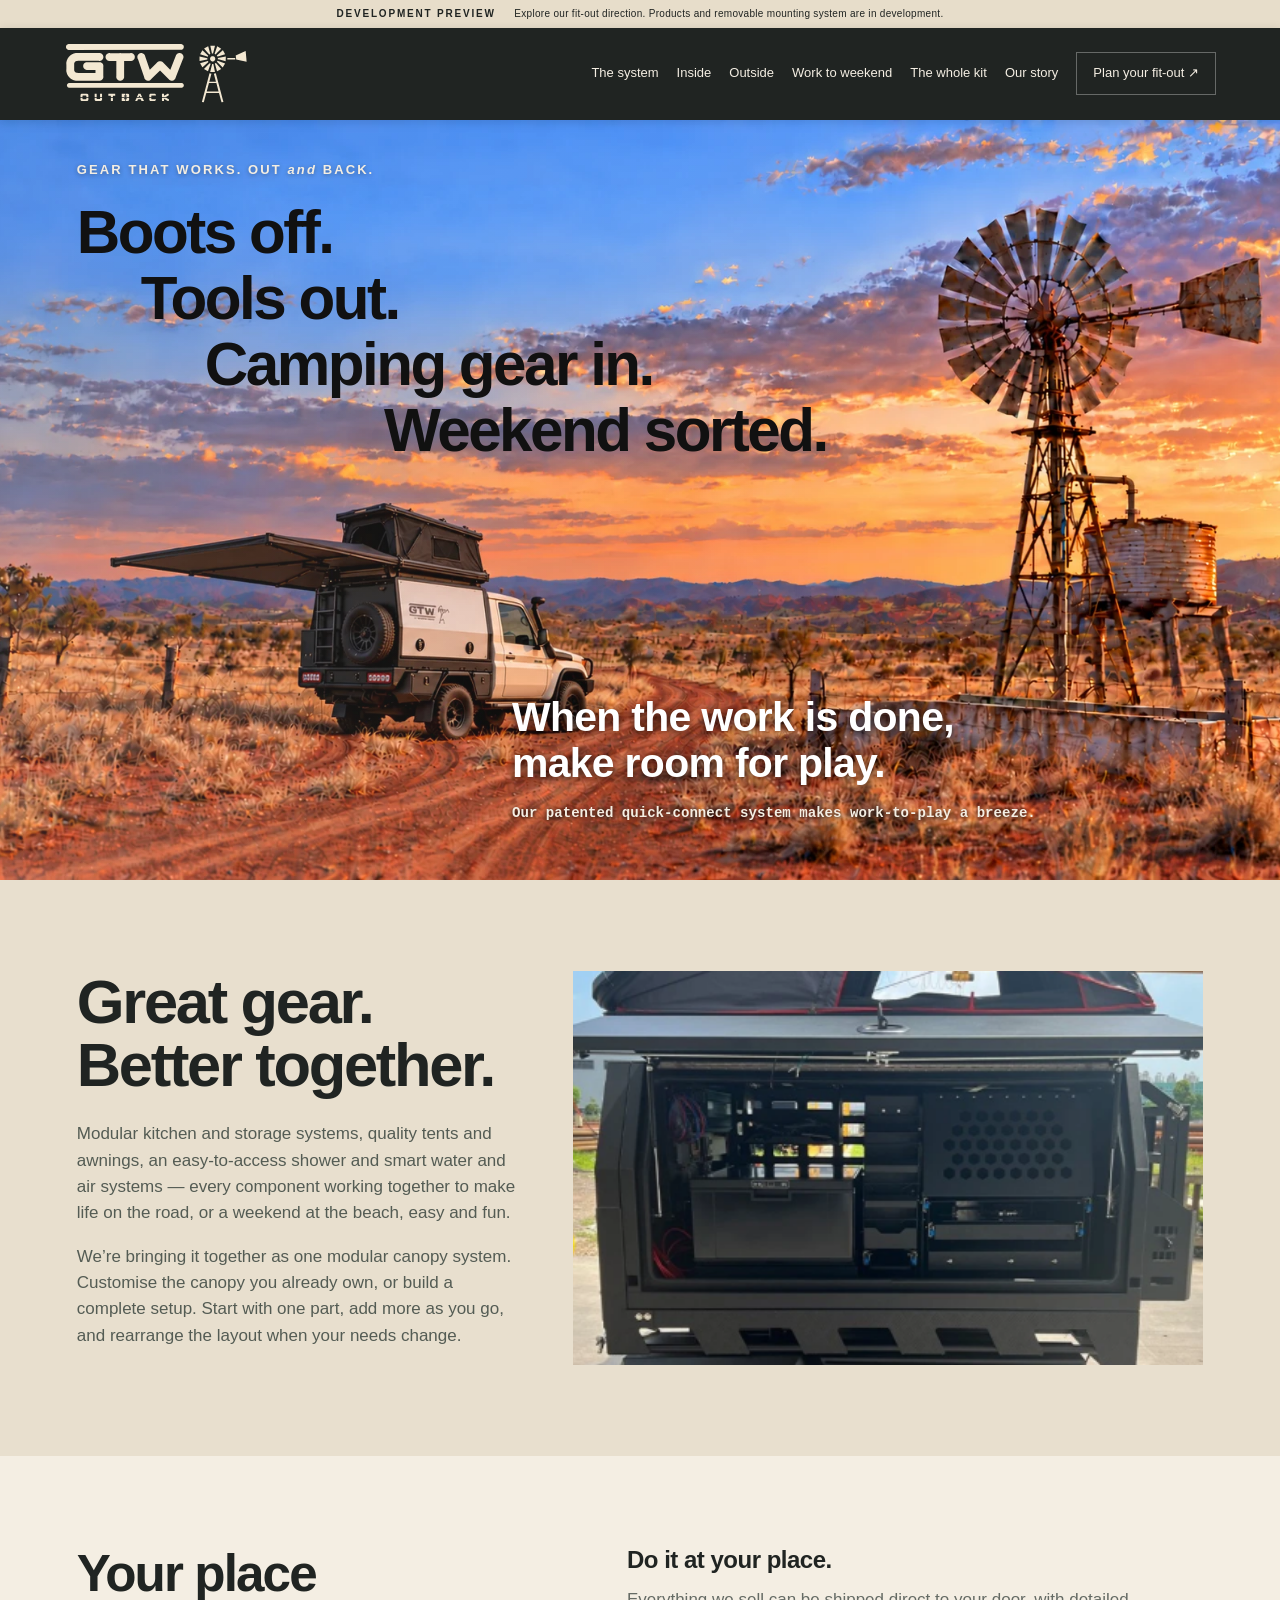
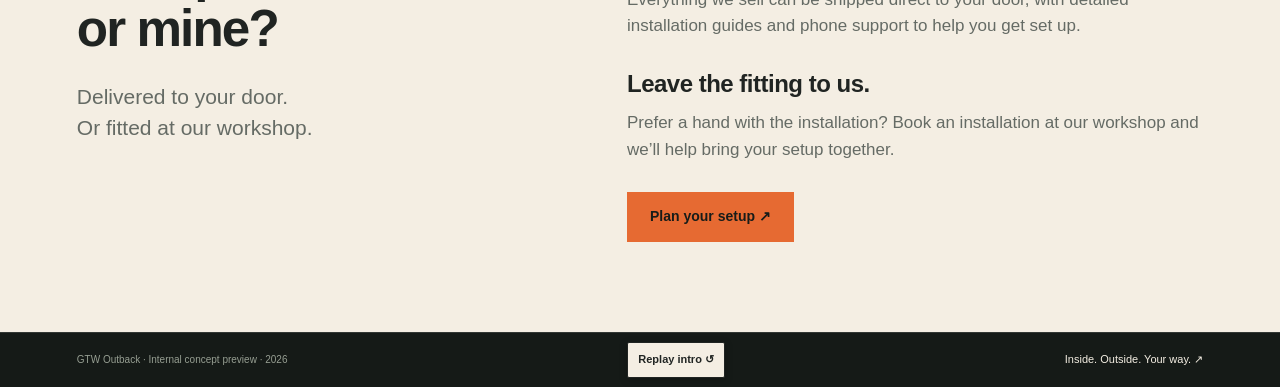
==== index.html @ c2d73cd3 "Sequence brand and campaign messages without overlapping animations" ====
<!doctype html><html lang="en-AU"><head><meta charset="UTF-8"><meta name="viewport" content="width=device-width,initial-scale=1"><meta name="description" content="A coordinated canopy system inside and out. Storage, rooftop tents, ladders, awnings and shower boxes for work and weekends away."><title>Boots off. Weekend sorted. | GTW Outback</title><link rel="stylesheet" href="style.css?v=20261028-reading-order"></head><body class="landing-page fitout-home"><div class="trial-bar">DEVELOPMENT PREVIEW <span>Explore our fit-out direction. Products and removable mounting system are in development.</span></div>
<header><a class="brand" href="index.html" aria-label="GTW Outback home"><img src="assets/logo.svg" alt="GTW Outback"></a><button class="menu-toggle" aria-expanded="false" aria-controls="main-nav">Menu <span>☰</span></button><nav id="main-nav"><a href="system.html">The system</a><a href="interior.html">Inside</a><a href="exterior.html">Outside</a><a href="gear.html#work-weekend">Work to weekend</a><a href="packs.html">The whole kit</a><a href="our-story.html">Our story</a><a class="nav-cta" href="gear.html#your-way">Plan your fit-out ↗</a></nav></header><main>
<section class="hero" id="home"><div class="hero-inner"><p class="eyebrow"><span class="brand-word"><span class="brand-initial">G</span>EAR</span> <span class="brand-word"><span class="brand-initial">T</span>HAT</span> <span class="brand-word"><span class="brand-initial">W</span>ORKS.</span> OUT <em>and</em> BACK.</p><h1 class="staggered-headline"><span>Boots off.</span><span>Tools out.</span><span>Camping gear in.</span><span>Weekend sorted.</span></h1></div><div class="hero-foot"><span>When the work is done,<br>make room for play.</span><p class="hero-telex">Our patented quick-connect system makes work-to-play a breeze.</p></div></section>
<section class="system-spotlight section" aria-labelledby="system-feature-title"><div class="system-spotlight-copy"><h2 id="system-feature-title">Great gear.<br>Better together.</h2><p>Modular kitchen and storage systems, quality tents and awnings, an easy-to-access shower and smart water and air systems — every component working together to make life on the road, or a weekend at the beach, easy and fun.</p><p>We’re bringing it together as one modular canopy system. Customise the canopy you already own, or build a complete setup. Start with one part, add more as you go, and rearrange the layout when your needs change.</p></div><a class="system-product-image" href="gear.html" aria-label="Explore the complete canopy setup"><img src="assets/kitchen-layout-photo.png" alt="Canopy fit-out with fridge, pantry shelving and drawers beneath a rooftop tent" loading="lazy"></a></section><section class="delivery-install section" aria-labelledby="delivery-title"><div><h2 id="delivery-title">Your place<br>or mine?</h2><p class="delivery-lead">Delivered to your door.<br>Or fitted at our workshop.</p></div><div class="delivery-options"><div><h3>Do it at your place.</h3><p>Everything we sell can be shipped direct to your door, with detailed installation guides and phone support to help you get set up.</p></div><div><h3>Leave the fitting to us.</h3><p>Prefer a hand with the installation? Book an installation at our workshop and we’ll help bring your setup together.</p></div><a class="button orange" href="gear.html#your-way">Plan your setup ↗</a></div></section></main><footer class="landing-footer"><small>GTW Outback · Internal concept preview · 2026</small><div class="intro-controls" hidden><button type="button" id="intro-replay">Replay intro <span aria-hidden="true">↺</span></button><button type="button" id="intro-skip" hidden>Skip intro</button></div><span id="intro-status" class="sr-only" role="status"></span><a href="gear.html">Inside. Outside. Your way. ↗</a></footer><div class="brand-reveal" aria-hidden="true"><img class="reveal-mark" src="assets/logo.svg" alt=""><span class="brand-smoke"><svg viewBox="0 0 80 150" aria-hidden="true"><path d="M40 145 C10 116 68 93 38 68 S18 25 46 5"/></svg><svg viewBox="0 0 80 150" aria-hidden="true"><path d="M40 145 C10 116 68 93 38 68 S18 25 46 5"/></svg><svg viewBox="0 0 80 150" aria-hidden="true"><path d="M40 145 C10 116 68 93 38 68 S18 25 46 5"/></svg></span><span class="branding-iron"><img src="assets/branding-iron.svg" alt=""></span></div><script src="home.js"></script><script src="brand-intro.js?v=20261028-reading-order"></script></body></html>
---- style.css ----
:root{--ink:#202422;--cream:#f4eee3;--rust:#bf542c;--orange:#e66a32;--muted:#656b65;--line:#d8d0c2}*{box-sizing:border-box}html{scroll-behavior:smooth;scroll-padding-top:96px}body{margin:0;background:var(--cream);color:var(--ink);font-family:Arial,Helvetica,sans-serif;font-size:16px;line-height:1.55}button,input{font:inherit}button,a,input,summary{touch-action:manipulation}button,a{ -webkit-tap-highlight-color:transparent}button{cursor:pointer}a{color:inherit;text-decoration:none}img{max-width:100%;display:block}button:focus-visible,a:focus-visible,input:focus-visible,summary:focus-visible{outline:3px solid #359ac5;outline-offset:5px}[hidden]{display:none!important}.trial-bar{padding:6px 5%;background:#e7ddca;font-size:10px;letter-spacing:1.8px;font-weight:bold;text-align:center}.trial-bar span{font-weight:normal;letter-spacing:.3px;margin-left:14px}header{background:var(--ink);color:var(--cream);height:92px;display:flex;align-items:center;justify-content:space-between;padding:14px 5%;position:sticky;top:0;z-index:20;box-shadow:0 2px 10px #0002}.brand img{width:205px}nav{display:flex;align-items:center;gap:27px;font-size:14px}nav a:hover{color:#eea174}.nav-cta{border:1px solid #ffffff50;padding:10px 16px}.menu-toggle{display:none}.hero{min-height:650px;height:calc(100vh - 120px);max-height:900px;position:relative;background:linear-gradient(90deg,#15273942,transparent 68%),url('assets/outback-hero-ute-v1.png') center 57%/cover}.hero-inner{padding:5.5% 6%;max-width:800px;color:#111}.eyebrow{font-size:11px;letter-spacing:2.4px;font-weight:700;margin:0 0 20px}.rust{color:var(--rust)}h1,h2,h3,p{margin-top:0}h1{font-size:clamp(44px,5.4vw,82px);line-height:1.02;letter-spacing:-3.5px;margin-bottom:25px}h1 em{font-weight:700}h2{font-size:clamp(35px,4vw,57px);line-height:1.08;letter-spacing:-1.9px;margin-bottom:24px}h3{font-size:25px;line-height:1.2;letter-spacing:-.5px}.hero-inner>p:not(.eyebrow){font-size:20px;line-height:1.45;max-width:480px;font-weight:600}.actions{display:flex;gap:25px;align-items:center;margin-top:30px}.button{display:inline-flex;justify-content:space-between;align-items:center;gap:28px;padding:14px 23px;border:0;font-weight:bold;font-size:14px;transition:background .2s,transform .2s}.button:hover{transform:translateY(-2px)}.light{background:var(--cream);color:var(--ink)}.orange{background:var(--orange);color:#171c19}.orange:hover{background:#f7814b}.hero-link{font-weight:bold;border-bottom:1px solid;padding:8px 0;font-size:14px}.hero-foot{position:absolute;bottom:24px;left:6%;right:6%;display:flex;justify-content:space-between;color:white;text-shadow:0 1px 5px #000;font-size:10px;letter-spacing:2px}.hero-foot a{font-size:26px}.section{padding:90px 6%}.section-head{display:flex;align-items:end;justify-content:space-between;gap:30px;margin-bottom:38px}.section-head h2{margin:0}.section-head>p{color:var(--muted);max-width:390px;margin:0}.catalogue-tools{display:flex;align-items:center;justify-content:space-between;gap:20px;border-bottom:1px solid var(--line);padding-bottom:18px}.filters{display:flex;gap:8px;flex-wrap:wrap}.filters button{border:0;background:none;padding:9px 15px;font-size:14px;color:#58605a}.filters button.active{background:var(--ink);color:var(--cream)}.search{display:flex;align-items:center;border-bottom:1px solid #858a80;min-width:190px}.search input{background:none;border:0;width:175px;padding:10px 4px;font-size:14px}.search span{font-size:26px}.catalogue-note{font-size:12px;color:var(--muted);margin:16px 0 28px}.product-grid{display:grid;grid-template-columns:repeat(3,1fr);gap:35px 25px}.product-card{padding:0;border:0;text-align:left;background:none;display:flex;flex-direction:column;color:var(--ink)}.product-image{height:255px;width:100%;background:#fff;overflow:hidden}.product-image img{width:100%;height:100%;object-fit:contain;transition:transform .4s}.product-card:hover img{transform:scale(1.05)}.product-card .category{font-size:10px;text-transform:uppercase;letter-spacing:1.5px;color:var(--rust);margin-top:18px}.product-card h3{font-size:21px;margin:8px 0}.product-card .more{font-size:13px;border-bottom:1px solid #aaa;align-self:flex-start;padding-bottom:4px}.your-way{display:grid;grid-template-columns:1fr 1fr;background:var(--ink);color:var(--cream)}.setup-photo{position:relative;min-height:900px}.setup-photo>img{height:100%;width:100%;object-fit:cover;object-position:64% center}.photo-caption{position:absolute;bottom:15px;left:20px;background:#1118;color:#fff;font-size:10px;padding:4px 8px}.setup-content{padding:65px 12% 55px}.setup-content>p{color:#c7c9bf}.lead{font-size:24px;line-height:1.4}.setup-content .lead{color:var(--cream)}fieldset{border:0;margin:25px 0;padding:0}legend,.field-label{font-size:13px;margin-bottom:12px;font-weight:bold}.choice-row{display:flex;gap:8px}.choice-row label{flex:1}.choice-row input{position:absolute;opacity:0}.choice-row span{padding:11px 5px;border:1px solid #ffffff50;display:block;text-align:center;font-size:12px;cursor:pointer}.choice-row input:checked+span{background:var(--cream);color:var(--ink)}.choice-row input:focus-visible+span{outline:3px solid #359ac5}.field-label{display:block}.field-label span{font-weight:normal;color:#a6ada3}input:not([type=radio]):not([type=checkbox]):not([type=file]){border:1px solid var(--line);padding:12px 14px;width:100%;background:#fff9;min-height:46px;color:var(--ink)}.setup-content input#vehicle{background:#ffffff0d;color:var(--cream);border-color:#ffffff50}.module-options{display:grid;grid-template-columns:1fr 1fr;gap:14px 12px;font-size:12px}.module-options label,.check{display:flex;align-items:start;gap:8px}.module-options input,.check input{accent-color:var(--orange);margin-top:4px}.brief{border-top:1px solid #ffffff30;padding-top:20px;margin:30px 0 20px}.brief .eyebrow{font-size:9px;color:#d9956d}.brief p{font-size:15px;min-height:45px;margin:10px 0}small{font-size:11px;display:block;line-height:1.5}.setup-content small{margin-top:15px;color:#aeb5ab}.form-status{font-size:13px;margin:12px 0 0}.craft-grid{display:grid;grid-template-columns:repeat(3,1fr);gap:45px;margin-top:55px}.craft-grid article{border-top:1px solid var(--ink);padding-top:20px}.craft-grid article>span{font-size:10px;letter-spacing:2px;color:var(--rust)}.craft-grid h3{margin-top:24px}.craft-grid p{font-size:15px;color:var(--muted)}.source-line{margin:35px 0 0;font-size:11px;color:var(--muted)}.text-button{border:0;background:none;color:var(--rust);text-decoration:underline;padding:0;font-size:inherit}.story{background:linear-gradient(100deg,#202422f5,#202422d9),url('assets/outback-hero.png') center/cover;color:var(--cream);display:grid;grid-template-columns:1fr 1fr;gap:80px}.story .eyebrow{color:#eba778}.story p{color:#d0d1c8}.story .lead{color:var(--cream)}.story-signoff{font-size:22px;font-weight:bold;margin:35px 0 0}.merch-grid{display:grid;grid-template-columns:repeat(3,1fr);gap:25px}.merch-grid button{background:none;border:0;text-align:left;padding:0}.merch-grid img{width:100%;height:235px;object-fit:cover}.merch-grid span{display:flex;justify-content:space-between;font-size:19px;margin-top:15px;font-weight:bold}.merch-grid b{font-weight:normal}.warranty{background:#e8dfce;position:relative;padding-right:40%}.warranty h2{font-size:52px}.warranty .lead{font-size:22px}.warranty details{border-top:1px solid #bdb4a6;padding:18px 0;font-size:14px}.warranty summary{font-weight:bold;cursor:pointer}.warranty details p{margin-top:18px;color:#555c53}.club{background:var(--ink);color:var(--cream);display:grid;grid-template-columns:1fr 1fr;gap:90px}.club .eyebrow{color:#eaa377}.club>div>p{color:#c8ccc3}.club-tabs{display:flex;gap:25px;margin-top:35px}.club-tabs button{background:none;border:0;border-bottom:2px solid transparent;color:#b3bbae;padding:12px 0;font-weight:bold;font-size:15px}.club-tabs button.active{border-color:var(--orange);color:var(--cream)}.club-form-wrap label{display:block;font-size:12px;margin:15px 0 8px}.club-form-wrap .check{display:flex;font-size:11px;margin:20px 0}.club-form-wrap small{color:#aeb5ab;margin-top:22px}.club-form-wrap input[type=file]{display:block;width:100%;padding:12px 0;font-size:12px}.club-form-wrap form>p{font-size:13px}.club-form-wrap .button{margin-top:18px}#photo-preview{height:160px;width:100%;object-fit:contain;margin:15px 0;background:#ffffff08}footer{background:#151a17;color:var(--cream);padding:45px 6%;display:flex;align-items:center;gap:45px;flex-wrap:wrap;border-top:1px solid #ffffff20}footer img{width:200px}footer p{font-size:12px;font-weight:bold;letter-spacing:1.3px;margin:0;border-left:1px solid #ffffff40;padding-left:35px}footer div{margin-left:auto;display:flex;gap:20px;font-size:12px}footer small{width:100%;color:#969e92;margin-top:10px}dialog{border:0;background:var(--cream);color:var(--ink);padding:45px;width:min(940px,92vw);max-height:90vh;overflow:auto}dialog::backdrop{background:#0d1513bd;backdrop-filter:blur(4px)}.close-dialog{position:absolute;top:8px;right:15px;border:0;background:none;font-size:32px}.detail-grid{display:grid;grid-template-columns:1fr 1fr;gap:35px}.detail-grid img{background:white;object-fit:contain;width:100%;height:340px}.detail-grid h2{font-size:35px}.detail-grid li{margin:9px 0;font-size:14px}.detail-grid ul{padding-left:18px}.detail-grid .button{margin:20px 0}.detail-grid small a{color:var(--rust);text-decoration:underline}.notes-list p{font-size:15px}.notes-list h3{font-size:21px;margin:28px 0 12px}.notes-list a{color:var(--rust);text-decoration:underline}.merch-detail img{width:100%;max-height:480px;object-fit:contain}.sr-only{position:absolute;width:1px;height:1px;padding:0;margin:-1px;overflow:hidden;clip:rect(0,0,0,0);white-space:nowrap;border:0}
@media(min-width:1500px){.section{padding-left:max(6%,calc((100vw - 1400px)/2));padding-right:max(6%,calc((100vw - 1400px)/2))}.hero-inner{padding-top:80px}}
@media(max-width:1050px){nav{gap:15px;font-size:12px}.brand img{width:175px}.nav-cta{display:none}.setup-content{padding:50px 8%}.module-options{grid-template-columns:1fr}.setup-photo{min-height:980px}.section{padding:70px 5%}.club{gap:40px}.product-image{height:220px}}
@media(max-width:700px){html{scroll-padding-top:75px}.trial-bar{font-size:9px;padding:6px 12px}.trial-bar span{display:block;margin:2px 0;letter-spacing:0}header{height:76px;padding:10px 5%}.brand img{width:165px}.menu-toggle{display:flex;gap:12px;background:none;color:var(--cream);border:1px solid #ffffff55;padding:8px 12px;font-size:12px}nav{display:none;position:absolute;top:76px;left:0;right:0;background:var(--ink);padding:25px 6%;flex-direction:column;align-items:stretch;gap:0;border-top:1px solid #ffffff20}nav.open{display:flex}nav a{padding:12px;font-size:15px}.hero{min-height:650px;height:85vh;max-height:850px;background-position:58% center}.hero-inner{padding:45px 6%;background:linear-gradient(#1e305a10,transparent)}h1{font-size:49px;letter-spacing:-2.3px}.hero-inner>p:not(.eyebrow){font-size:17px;max-width:280px}.hero .eyebrow{font-size:10px}.actions{gap:20px;flex-wrap:wrap}.hero-link{font-size:12px}.hero-foot{font-size:8px}.section{padding:60px 6%}h2{font-size:39px}.section-head{display:block}.section-head>p{margin-top:22px;font-size:14px}.catalogue-tools{align-items:start;flex-direction:column}.filters{gap:4px}.filters button{padding:8px 10px;font-size:12px}.search{width:100%}.search input{width:100%}.product-grid{grid-template-columns:1fr 1fr;gap:25px 15px}.product-image{height:165px}.product-card h3{font-size:17px}.product-card .more{font-size:11px}.catalogue-note{font-size:10px}.your-way{grid-template-columns:1fr}.setup-photo{min-height:0;height:330px}.setup-content{padding:45px 6%}.module-options{grid-template-columns:1fr 1fr}.craft-grid{grid-template-columns:1fr;gap:22px}.craft-grid h3{margin-top:13px}.craft-grid p{margin-bottom:0}.story{grid-template-columns:1fr;gap:15px}.merch-grid{grid-template-columns:1fr;gap:30px}.merch-grid img{height:auto;max-height:340px;object-fit:contain}.warranty{padding-right:6%}.warranty h2{font-size:39px}.club{grid-template-columns:1fr;gap:35px}.club-tabs{margin-top:20px}footer{gap:25px}footer img{width:160px}footer p{padding-left:18px;font-size:10px}footer div{margin:10px 0 0;flex-wrap:wrap}dialog{padding:40px 20px 25px}.detail-grid{grid-template-columns:1fr;gap:20px}.detail-grid img{height:230px}.detail-grid h2{font-size:29px}.lead{font-size:22px}}
@media(prefers-reduced-motion:reduce){html{scroll-behavior:auto}*{transition:none!important}}
@media(max-width:700px){.hero{height:680px;min-height:680px;background:linear-gradient(180deg,#3979cf 0%,#9e79ac 28%,#ee8d6a 56%,#fba44c 67%,transparent 78%),url('assets/outback-hero-ute-v1.png') center bottom/100% auto no-repeat;background-color:#e47a43}.hero-inner{padding-top:40px}.hero-foot{bottom:12px}}
.story-intro{max-width:1400px;margin:auto;padding-top:80px;padding-bottom:65px}.story-intro h1{font-size:clamp(44px,5.5vw,78px);margin-bottom:30px}.story-intro .lead{max-width:760px;color:var(--muted)}.story-landscape{height:400px;background:url('assets/outback-hero.png') center 68%/cover}.story-article{padding-top:20px;padding-bottom:50px}.story-chapter{display:block;padding:52px 0;border-bottom:1px solid var(--line);max-width:820px;margin:auto}.story-chapter:last-child{border-bottom:0}.story-chapter h2{font-size:clamp(32px,3.6vw,46px);line-height:1.12;max-width:820px;margin:0 0 26px;color:var(--ink)}.story-chapter p{font-size:18px;line-height:1.75;color:#4e564e;margin-bottom:22px}.story-chapter>div>p:last-child{margin-bottom:0}.story-chapter .article-signoff{font-size:34px;font-weight:bold;line-height:1.2;color:var(--ink);margin:35px 0}.story-closing{background:var(--ink);color:var(--cream);display:block}.story-closing>div{max-width:820px;margin:0 auto}.story-closing>div:last-child{max-width:820px;margin-top:26px}.story-closing>div:last-child>p{max-width:680px}.story-closing .eyebrow{color:#eaa377}nav a[aria-current=page]{color:#eea174}@media(max-width:700px){.story-intro{padding-top:50px;padding-bottom:40px}.story-intro h1{font-size:44px}.story-landscape{height:240px;background-position:60% center}.story-chapter{grid-template-columns:1fr;gap:10px;padding:40px 0}.story-chapter p{font-size:16px}.story-chapter h2 br{display:none}.story-chapter h2{font-size:33px}.story-closing{grid-template-columns:1fr;gap:15px}}

/* Original GTW mark: a large decorative stamp settles into the header. */
.brand{position:relative;display:block;flex-shrink:0}.brand>img{height:auto}.brand-word{white-space:nowrap}.brand-initial{display:inline-block;position:relative;transform-origin:50% 75%;z-index:1}.intro-controls{display:flex;gap:18px;align-items:center;margin-top:17px;font-size:11px}.intro-controls[hidden]{display:none}.intro-controls button{padding:5px 0;border:0;border-bottom:1px solid currentColor;background:transparent;color:#17221e;font-size:inherit;font-weight:700}.intro-controls button[hidden]{display:none}.intro-controls button:disabled{opacity:.6;cursor:default}
.brand-reveal{position:fixed;left:0;top:0;width:min(74vw,640px);aspect-ratio:188/64;z-index:25;pointer-events:none;opacity:0;transform-origin:top left;visibility:hidden}.brand-reveal:before{content:"";position:absolute;inset:-18px;background:#202422ed;border-radius:8px;box-shadow:0 16px 60px #0005}.reveal-mark{width:100%;height:100%;position:relative}.branding-iron{position:absolute;inset:0;opacity:0;transform-origin:center}.branding-iron img{width:100%;height:100%;filter:brightness(.45) sepia(1)}.iron-shaft{position:absolute;left:76%;top:33%;height:12px;width:180px;background:linear-gradient(#aaa394,#353a36 50%,#0b100e);border-radius:5px;transform:rotate(-35deg);transform-origin:left center;box-shadow:0 2px 4px #0005}
.intro-playing .brand-reveal{visibility:visible;animation:brand-land 1800ms cubic-bezier(.3,.7,.2,1) both}.intro-playing .brand-reveal:before{animation:brand-backing 1800ms both}.intro-playing .branding-iron{animation:iron-stamp 1100ms cubic-bezier(.2,.65,.3,1) both}.intro-playing .reveal-mark{animation:brand-burn 1400ms ease-out both}.intro-playing .brand>img{animation:header-land 1800ms both}.intro-playing .brand-initial{animation:initial-settle 650ms cubic-bezier(.2,.75,.25,1) both}.intro-playing .brand-word:nth-child(1) .brand-initial{animation-delay:1800ms}.intro-playing .brand-word:nth-child(2) .brand-initial{animation-delay:2450ms}.intro-playing .brand-word:nth-child(3) .brand-initial{animation-delay:3100ms}
@keyframes brand-land{0%{opacity:0;transform:translate(var(--brand-start-x),var(--brand-start-y)) scale(1)}10%,65%{opacity:1;transform:translate(var(--brand-start-x),var(--brand-start-y)) scale(1)}95%{opacity:1;transform:translate(var(--brand-end-x),var(--brand-end-y)) scale(var(--brand-end-scale))}100%{opacity:0;transform:translate(var(--brand-end-x),var(--brand-end-y)) scale(var(--brand-end-scale))}}
@keyframes brand-backing{0%,60%{opacity:1}85%,100%{opacity:0}}@keyframes header-land{0%,80%{opacity:.12}100%{opacity:1}}
@keyframes iron-stamp{0%{opacity:0;transform:translate(60px,-70px) scale(1.12) rotate(-5deg)}20%{opacity:1}40%,57%{opacity:1;transform:translate(0,0) scale(1) rotate(0)}100%{opacity:0;transform:translate(60px,-70px) scale(1.12) rotate(-5deg)}}
@keyframes brand-burn{0%,28%{opacity:.12;filter:brightness(.45)}40%{opacity:1;filter:sepia(1) saturate(3) drop-shadow(0 0 5px #b96132)}100%{opacity:1;filter:none}}
@keyframes initial-settle{0%{transform:scale(1);color:inherit}35%{transform:scale(1.65);color:#6e2918;text-shadow:0 2px 12px #fff4}100%{transform:scale(1);color:inherit;text-shadow:none}}
@media(max-width:700px){.brand-reveal{width:82vw}.iron-shaft{width:70px;height:8px}.intro-controls{margin-top:13px}.intro-playing .brand-initial{animation-name:initial-settle-mobile}}
@keyframes initial-settle-mobile{0%{transform:scale(1)}35%{transform:scale(1.4);color:#6e2918}100%{transform:scale(1);color:inherit}}
@media(prefers-reduced-motion:reduce){.intro-playing .brand-reveal,.intro-playing .brand>img,.intro-playing .brand-initial{animation:none!important}.brand-reveal{display:none}}

/* Landing page keeps the journey in the hero; gear is a deliberate page visit. */
.landing-page .hero{height:calc(100svh - 158px);min-height:560px;max-height:none}.landing-page .hero-foot{align-items:flex-end;bottom:24px}.landing-page .hero-foot>span{font-size:clamp(23px,2.7vw,38px);font-weight:700;line-height:1.08;letter-spacing:-.6px;text-transform:none;text-shadow:0 2px 12px #000b}.landing-page .hero-foot>a{font-size:30px;padding:8px 12px;border:1px solid #ffffff80}.landing-footer{padding:9px 6%;gap:20px;justify-content:space-between;min-height:38px}.landing-footer small{width:auto;margin:0;font-size:10px}.landing-footer>a{font-size:11px}.gear-page .range{padding-top:60px}.gear-page .range h1{font-size:clamp(35px,4vw,57px);line-height:1.08;letter-spacing:-1.9px;margin:0}
@media(max-width:700px){.landing-page .hero{height:770px;min-height:770px}.landing-page .hero-foot{bottom:155px;align-items:flex-end}.landing-page .hero-foot>span{font-size:25px;max-width:265px}.landing-page .hero-foot>a{font-size:22px;padding:5px 9px}.landing-footer{padding:12px 6%;flex-wrap:wrap}.landing-footer small{font-size:9px}.gear-page .range{padding-top:40px}}
/* Keep Replay obvious over every part of the photograph. */
.intro-controls button{min-height:44px;padding:10px 16px;border:1px solid #202422;border-radius:2px;background:#f4eee3;color:#202422;font-size:14px;font-weight:700;box-shadow:0 2px 8px #0003}.intro-controls button:hover{background:#fff9ee}.intro-controls button:focus-visible{outline:3px solid #202422;outline-offset:3px;box-shadow:0 0 0 6px #f4eee3}.intro-controls{position:relative;z-index:2}

/* Short wisps leave the heated mark just after iron contact (440ms). */
.brand-smoke{position:absolute;inset:0;pointer-events:none}.brand-smoke svg{position:absolute;left:18%;bottom:18%;width:12%;height:140%;overflow:visible;opacity:0;filter:blur(2px);transform-origin:center bottom}.brand-smoke svg:nth-child(2){left:42%}.brand-smoke svg:nth-child(3){left:65%}.brand-smoke path{fill:none;stroke:#eee5d5;stroke-width:7;stroke-linecap:round}.intro-playing .brand-smoke svg{animation:brand-smoke-rise 900ms ease-out 470ms both}.intro-playing .brand-smoke svg:nth-child(2){animation-delay:540ms}.intro-playing .brand-smoke svg:nth-child(3){animation-delay:610ms}
@keyframes brand-smoke-rise{0%{opacity:0;transform:translateY(12px) scale(.65,.5)}25%{opacity:.72}100%{opacity:0;transform:translate(-12px,-55px) scale(1.3,1.2)}}
@media(prefers-reduced-motion:reduce){.intro-playing .brand-smoke svg{animation:none!important}.brand-smoke{display:none}}

/* Forged iron from the reference: rust, open head, bracket, shaft and wood grip. */
.brand-reveal:before{background:radial-gradient(ellipse,#211b16cf 0%,#211b1680 48%,transparent 73%);inset:-34px;border-radius:50%;box-shadow:none}.branding-iron img{overflow:visible;filter:none;object-fit:contain}.branding-iron{filter:drop-shadow(5px 9px 4px #140d0980)}
@keyframes brand-burn{0%,31%{opacity:0;filter:brightness(.2)}40%,64%{opacity:1;filter:brightness(.23) sepia(.8) saturate(1.4) drop-shadow(1px 2px 1px #f2c89a80)}100%{opacity:1;filter:none}}
.branding-iron img{position:absolute;left:0;top:-68.8073%;width:100%;height:174.3119%;object-fit:fill}

/* Removed the repeated story opener; retain a readable narrative column. */
.story-copy{display:block}.story-copy>div{max-width:760px}

/* Practical experience panel follows the camping story. */
.experience-panel{background:#e8dfce;display:block}.experience-panel h2{max-width:820px;margin:0 auto 26px;font-size:clamp(32px,3.6vw,46px);line-height:1.12}.experience-panel>div{max-width:820px;margin:0 auto}.experience-panel p{font-size:18px;line-height:1.75;color:#4e564e;margin-bottom:24px}.experience-panel p:last-child{margin-bottom:0}@media(max-width:700px){.experience-panel{grid-template-columns:1fr;gap:26px}.experience-panel p{font-size:16px}}

.canopy-features{background:#e8dfce}.feature-figure{margin:0}.feature-figure img{display:block;width:100%;height:auto;background:#111}.feature-figure figcaption{font-size:12px;color:var(--muted);margin-top:12px}.feature-figure a{display:block}.feature-figure a:focus-visible{outline:3px solid var(--rust);outline-offset:4px}

.range-paths{display:grid;grid-template-columns:repeat(3,minmax(0,1fr));gap:22px;margin-bottom:20px}.range-paths>a{display:flex;flex-direction:column;padding:25px;background:#e8dfce;border-top:2px solid var(--rust)}.range-paths .eyebrow{font-size:10px;letter-spacing:1.6px;margin-bottom:18px}.range-paths h3{font-size:24px;margin-bottom:12px}.range-paths p{font-size:14px;color:var(--muted)}.range-paths .more{font-size:13px;font-weight:bold;margin-top:auto}.range-paths>a:hover{background:#dfd3bf}.range-paths>a:focus-visible{outline:3px solid var(--rust);outline-offset:3px}.base-choices{display:grid;gap:12px;font-size:13px}.base-choices label{display:flex;align-items:start;gap:9px}.base-choices input{accent-color:var(--orange);margin-top:4px}.catalogue-note a{text-decoration:underline}
@media(max-width:700px){.range-paths{grid-template-columns:1fr;gap:14px}.range-paths>a{padding:22px}.range-paths h3{font-size:23px}}

.canopy-choice-title{font-size:clamp(28px,3vw,40px);margin:0 0 25px}.canopy-first{grid-template-columns:repeat(2,minmax(0,1fr))}#new-setup{margin-top:35px}#new-setup[hidden],#new-base-options[hidden]{display:none}.home-canopy-choice{margin-top:28px}.home-canopy-choice>p{font-size:18px;font-weight:bold;margin-bottom:0}.home-canopy-choice .actions{margin-top:10px;gap:24px;flex-wrap:wrap}
@media(max-width:700px){.canopy-first{grid-template-columns:1fr}.home-canopy-choice .actions{gap:10px 20px}}

.product-placeholder{display:flex;align-items:center;justify-content:center;flex-direction:column;gap:12px;width:100%;height:100%;padding:25px;background:#e8dfce;color:var(--ink);font-size:21px;text-align:center}.product-placeholder small{font-size:12px;color:var(--muted)}.detail-placeholder{min-height:300px}

.inclusion-detail-image{display:block;width:100%;height:auto;background:white;margin:18px 0}
.range-navigation{display:flex;gap:25px;align-items:center;flex-wrap:wrap;padding:16px 6%;border-bottom:1px solid var(--line);background:var(--cream);font-size:13px}.range-navigation a{padding:4px 0;border-bottom:2px solid transparent}.range-navigation a[aria-current=page]{border-color:var(--rust);font-weight:bold}.range-directory{display:grid;grid-template-columns:repeat(2,minmax(0,1fr));gap:22px;margin-top:45px}.range-directory>a{background:#e8dfce;border-top:2px solid var(--rust);padding:30px;display:flex;flex-direction:column}.range-directory h3{font-size:30px;margin-bottom:12px}.range-directory p{color:var(--muted);font-size:15px}.range-directory>a>span:last-child{margin-top:auto;font-size:13px;font-weight:bold}.range-directory>a:hover{background:#dfd3bf}.range-directory>a:focus-visible{outline:3px solid var(--rust);outline-offset:3px}.range-page h1{font-size:clamp(40px,4.8vw,68px);letter-spacing:-2.4px;max-width:720px}.range-back{display:inline-block;font-size:13px;color:var(--rust);margin-bottom:35px}.range-page .product-grid{margin-top:35px}.card-description{font-size:14px;line-height:1.55;color:var(--muted);margin:5px 0 18px}.product-card .more{margin-top:auto}.product-image svg{width:100%;height:100%;display:block;overflow:hidden}.range-detail-photo>svg{display:block;width:100%;height:340px;background:white;overflow:hidden}.range-detail-photo small{margin-top:12px;color:var(--muted)}.range-callout{background:#e8dfce;padding:28px;margin:30px 0}.range-callout h3{font-size:24px;margin-bottom:14px}.range-callout p{font-size:15px;max-width:900px}.range-callout a{font-size:14px;color:var(--rust);text-decoration:underline}.range-reason{border-top:1px solid var(--line);margin-top:65px;padding-top:45px;max-width:950px}.range-reason h2{font-size:38px}.range-reason p:not(.eyebrow){font-size:17px;color:var(--muted)}.range-next{display:flex;gap:25px;align-items:center;flex-wrap:wrap;margin-top:50px}.range-next>a:not(.button){font-size:14px;color:var(--rust);text-decoration:underline}
body[data-range="Canopies"] #range-grid,body[data-range="Trays"] #range-grid{grid-template-columns:repeat(2,minmax(0,1fr))}
@media(max-width:700px){.range-navigation{gap:10px 18px;padding:13px 6%;font-size:12px}.range-directory{grid-template-columns:1fr}.range-directory>a{padding:24px}.range-directory h3{font-size:27px}.range-page h1{font-size:43px;letter-spacing:-1.8px}.range-callout{padding:22px}.range-reason h2{font-size:32px}.range-reason p:not(.eyebrow){font-size:15px}.card-description{font-size:12px}.range-detail-photo>svg{height:260px}}
/* Restrained, photographic hero on the landing page. */
.fitout-home .hero{background-image:linear-gradient(90deg,#f4eee322,transparent 68%),url('assets/outback-hero-proportions-v11.webp')}
.fitout-home .actions>.hero-link{background:#f4eee3ed;color:var(--ink);padding:12px 16px;border-bottom:1px solid #20242260}
@media(max-width:700px){.fitout-home .hero{background-image:linear-gradient(180deg,#9db8d5 0%,#b0c3d8 37%,#c6cdd7 57%,#ddcbb9 68%,transparent 80%),url('assets/outback-hero-proportions-v11.webp');background-size:100% 100%,100% auto;background-position:center,center bottom;background-repeat:no-repeat;background-color:#9db8d5}}

/* Fit-out-first concept: retain the Outback palette and approved brand assets. */
.fitout-home .hero-inner{max-width:900px;padding-top:55px}.fitout-home .hero h1{font-size:clamp(58px,6.2vw,94px);max-width:700px;margin-bottom:20px}.fitout-home .hero-inner>.hero-position{font-size:25px;max-width:640px}.fitout-home .hero-inner>.hero-description{font-size:17px;line-height:1.55;max-width:510px}.fitout-home .hero-foot>span{font-size:clamp(21px,2.2vw,32px);letter-spacing:0}.fitout-home .intro-controls{margin-top:14px}.fitout-home .hero .eyebrow{font-size:10px;letter-spacing:1.8px}.fitout-home .hero{min-height:760px}.fitout-intro{padding-top:65px}.fitout-intro .section-head h1{font-size:clamp(44px,5vw,74px);letter-spacing:-2.8px}.fitout-directory{display:grid;grid-template-columns:1.35fr 1fr;gap:26px}.fitout-feature{position:relative;min-height:630px;background:var(--ink);color:var(--cream);overflow:hidden;display:flex;align-items:flex-end}.fitout-feature>img{position:absolute;width:100%;height:100%;object-fit:cover;inset:0;transition:transform .5s}.fitout-feature:after{content:"";position:absolute;inset:0;background:linear-gradient(transparent 20%,#111a13d9 100%)}.fitout-feature>div{position:relative;z-index:1;padding:35px}.fitout-feature h2{font-size:clamp(30px,3vw,44px);margin-bottom:15px}.fitout-feature p{font-size:15px;max-width:400px;color:#eee7db}.fitout-feature .eyebrow{color:#f3b18b}.fitout-feature .more,.fitout-secondary .more{font-size:14px;font-weight:bold;border-bottom:1px solid;padding-bottom:4px}.fitout-feature:hover>img{transform:scale(1.025)}.fitout-secondary{display:flex;flex-direction:column;gap:26px}.fitout-secondary>a{background:#e8dfce;display:grid;grid-template-columns:1fr;flex:1}.fitout-secondary>a>img{width:100%;height:190px;object-fit:cover;object-position:center 38%;background:white}.fitout-secondary>a>div{padding:25px 30px}.fitout-secondary h3{font-size:27px}.fitout-secondary p{font-size:14px;color:var(--muted)}.fitout-secondary .eyebrow{font-size:10px;margin-bottom:13px}.fitout-secondary a:last-child{background:#ddd1bb}.work-weekend{background:var(--ink);color:var(--cream)}.work-weekend .section-head>p{color:#c0c6bd}.work-weekend .eyebrow{color:#eaa377}.changeover-layout{display:grid;grid-template-columns:1.12fr 1fr;gap:55px;align-items:center}.changeover-visual{position:relative;min-width:0}.changeover-visual img{width:100%;height:420px;object-fit:cover}.changeover-copy p{font-size:16px;color:#c0c6bd}.changeover-copy h3{font-size:34px;margin:25px 0 15px}.mode-tabs{display:flex;border-bottom:1px solid #ffffff40;gap:24px}.mode-tabs button{border:0;border-bottom:3px solid transparent;padding:12px 0;background:none;color:#c0c6bd;font-size:14px;font-weight:bold}.mode-tabs button.active{border-color:var(--orange);color:white}.changeover-copy .concept-label{display:inline-block;padding:5px 8px;border:1px solid #eaa37780;color:#f4bc96;font-size:9px;letter-spacing:1.2px;margin:10px 0 12px}.changeover-copy .hero-link{font-size:13px;color:#f4eee3}.campaign-line{font-size:clamp(24px,3vw,39px);font-weight:bold;border-top:1px solid #ffffff30;margin:45px 0 0;padding-top:30px;letter-spacing:-.7px}.mounting-section{background:#e8dfce}.mounting-options{display:grid;grid-template-columns:1fr 1fr;gap:30px}.mounting-options article{border-top:2px solid var(--rust);padding:30px;background:var(--cream)}.mounting-options .option-number{font-size:10px;letter-spacing:1.8px;font-weight:bold;color:var(--rust)}.mounting-options h3{font-size:32px;margin-top:20px}.mounting-options p,.mounting-options li{font-size:15px;color:#555d55}.mounting-options ul{padding-left:19px;margin:20px 0 26px}.mounting-options li{margin-bottom:8px}.mounting-options a{font-size:14px;font-weight:bold;border-bottom:1px solid}.complete-teaser{display:grid;grid-template-columns:1fr 1fr;gap:50px;align-items:center}.complete-teaser>div{max-width:580px}.complete-teaser>img{width:100%;height:410px;object-fit:contain;background:white}.complete-teaser p{color:var(--muted);font-size:17px}.complete-teaser .eyebrow{font-size:11px;color:var(--rust)}.pack-grid{display:grid;grid-template-columns:repeat(3,minmax(0,1fr));gap:25px}.pack-card{background:#e8dfce;display:flex;flex-direction:column;min-width:0}.pack-card>img{width:100%;height:270px;object-fit:contain;background:white}.pack-card:nth-child(2)>img{object-fit:cover}.pack-card>div{padding:27px;display:flex;flex-direction:column;flex:1}.pack-card h2{font-size:30px;letter-spacing:-1px}.pack-card p{font-size:15px;color:var(--muted)}.pack-card .eyebrow{font-size:10px;color:var(--rust)}.pack-card .button{margin-top:auto;gap:10px;font-size:12px}.pack-link{font-size:12px;text-decoration:underline;margin-top:17px}.packs-page h1{font-size:clamp(45px,5vw,74px)}.fitout-page .setup-photo{min-height:0}.fitout-page .setup-photo>img{object-position:47% center}.fitout-page .setup-content{padding-left:9%;padding-right:9%}.fitout-page .your-way{align-items:stretch}body[data-range="Complete packs"] #range-grid{grid-template-columns:repeat(2,minmax(0,1fr))}.fitout-directory a:focus-visible{outline:3px solid var(--rust);outline-offset:5px}
@media(min-width:701px) and (max-width:1050px){.fitout-directory{grid-template-columns:1fr 1fr}.changeover-layout{gap:30px}.changeover-visual img{height:360px}.pack-grid{grid-template-columns:1fr}.pack-card{display:grid;grid-template-columns:1fr 1fr}.pack-card>img{height:100%;min-height:300px}.complete-teaser{gap:30px}.fitout-home .hero-inner{padding-top:40px}.fitout-home .hero{min-height:750px}}
@media(max-width:700px){.fitout-home .hero{height:820px;min-height:820px}.fitout-home .hero-inner{padding:35px 6%}.fitout-home .hero h1{font-size:62px;letter-spacing:-2.6px}.fitout-home .hero-inner>.hero-position{font-size:21px;max-width:320px}.fitout-home .hero-inner>.hero-description{font-size:15px;max-width:320px}.fitout-home .hero .eyebrow{font-size:8px;letter-spacing:1px}.fitout-home .actions{align-items:flex-start;gap:12px;flex-direction:column;margin-top:20px}.fitout-home .hero-foot{bottom:65px}.fitout-home .hero-foot>span{font-size:24px;max-width:270px}.fitout-home .intro-controls{margin-top:15px}.fitout-home .intro-controls button{font-size:12px;min-height:40px}.fitout-directory,.changeover-layout,.mounting-options,.complete-teaser,.pack-grid{grid-template-columns:1fr}.fitout-intro .section-head h1{font-size:47px}.fitout-feature{min-height:520px}.fitout-feature>div{padding:27px}.fitout-feature h2{font-size:35px}.fitout-secondary>a>img{height:190px}.changeover-layout{gap:25px}.changeover-visual img{height:290px}.changeover-copy h3{font-size:30px}.work-weekend h2{font-size:37px}.mounting-options article{padding:25px}.complete-teaser{gap:28px}.complete-teaser>img{height:300px}.pack-card>img{height:250px}.pack-card>div{padding:26px}.pack-card h2{font-size:30px}.fitout-page .setup-photo{height:330px}.fitout-page .setup-content{padding:40px 6%}body[data-range="Interior"] #range-grid{grid-template-columns:1fr}body[data-range="Trays"] #range-grid,body[data-range="Complete packs"] #range-grid{grid-template-columns:1fr}.range-navigation{font-size:11px;gap:10px 16px}}
@media(max-width:700px){.fitout-home .hero h1{font-size:52px;letter-spacing:-2px}.fitout-home .hero{height:680px;min-height:680px}}

/* Interlocking system: the lead product story. */
.system-spotlight{display:grid;grid-template-columns:.85fr 1.2fr;gap:50px;align-items:center;background:#e8dfce}.system-spotlight-copy{max-width:540px}.system-spotlight h1,.system-spotlight h2{font-size:clamp(40px,4.8vw,70px);line-height:1.04;letter-spacing:-2.3px}.system-spotlight p{color:#545c54;font-size:17px}.system-product-image{display:block;background:#ece4d8}.system-product-image img{width:100%;height:auto}.system-spotlight .button{margin-top:12px}.system-intro{padding-top:65px;padding-bottom:55px}.system-intro .section-head{align-items:center}.system-intro h1{font-size:clamp(46px,6vw,84px)}.system-lead{max-width:390px;color:var(--muted)}.system-lead>p{font-size:18px}.system-lead .hero-link{color:var(--ink);display:inline-block}.system-hero-image{margin:0;background:#e8dfce}.system-hero-image>img{width:100%;max-height:750px;object-fit:contain}.system-hero-image figcaption{padding:14px 20px;font-size:12px;color:#586057}.system-facts{display:grid;grid-template-columns:repeat(3,1fr);gap:25px;border-top:1px solid var(--line);margin-top:30px;padding-top:25px}.system-facts span{font-size:13px;color:var(--muted)}.system-facts b{display:block;color:var(--ink);font-size:17px;margin-bottom:5px}.system-method{background:var(--ink);color:var(--cream)}.system-method .section-head>p{color:#c0c6bd}.system-method .eyebrow{color:#eaa377}.system-steps{display:grid;grid-template-columns:repeat(3,minmax(0,1fr));gap:35px;margin-bottom:50px}.system-steps article{border-top:1px solid #ffffff40;padding-top:23px}.system-steps span{color:#eaa377;font-size:11px;font-weight:bold;letter-spacing:1.3px}.system-steps h3{margin-top:17px;font-size:28px}.system-steps p{color:#c0c6bd;font-size:15px}.system-section-layout{display:grid;grid-template-columns:1.3fr 1fr;gap:45px;align-items:center}.system-section-layout figure{margin:0;background:var(--cream);color:var(--ink)}.system-section-layout figure img{width:100%}.system-section-layout figcaption{padding:0 22px 20px;font-size:11px;color:var(--muted)}.system-section-layout>div>p:not(.eyebrow){color:#c0c6bd;font-size:15px}.system-section-layout h3{font-size:31px}.system-detail-image{display:block;background:#eee5d5}.system-detail-image img{width:100%;height:auto}.system-image-note{font-size:12px;color:var(--muted);text-align:right;margin-top:12px}.system-fascia-copy{display:grid;grid-template-columns:repeat(3,minmax(0,1fr));gap:35px;margin-top:35px}.system-fascia-copy h3{font-size:24px}.system-fascia-copy p{font-size:15px;color:var(--muted)}.system-options{background:#e8dfce}.system-options .mounting-options article>p:last-child{margin-bottom:0}.system-spotlight .eyebrow{font-size:10px;color:var(--rust)}
@media(min-width:701px){nav{gap:18px;font-size:13px}.brand img{width:185px}}
@media(min-width:701px) and (max-width:1100px){nav{gap:11px;font-size:11px}.nav-cta{padding:10px}.brand img{width:160px}.system-spotlight{gap:25px}.system-spotlight h1,.system-spotlight h2{font-size:46px}.system-spotlight p{font-size:15px}}
@media(max-width:700px){.system-spotlight{grid-template-columns:1fr;gap:30px;padding-top:45px;padding-bottom:45px}.system-spotlight h1,.system-spotlight h2{font-size:45px}.system-spotlight p{font-size:15px}.system-product-image{margin:0 -6.8%}.system-intro{padding-top:45px}.system-intro h1{font-size:48px;letter-spacing:-2px}.system-intro .section-head{display:block}.system-lead>p{font-size:16px}.system-hero-image{margin:0 -6.8%}.system-hero-image figcaption{padding:13px 6%;font-size:11px}.system-facts{grid-template-columns:1fr;gap:18px}.system-facts b{font-size:16px}.system-facts span{font-size:12px}.system-steps,.system-section-layout,.system-fascia-copy{grid-template-columns:1fr;gap:26px}.system-steps{margin-bottom:35px}.system-steps h3{font-size:25px}.system-section-layout h3{font-size:28px}.system-section-layout figcaption{padding:0 15px 15px}.system-fascia-copy{gap:15px}.system-detail-image{margin:0 -6.8%}.system-fascia h2,.system-method h2,.system-options h2{font-size:38px}.system-options .actions{flex-wrap:wrap}.system-page .section-head{align-items:start}}
.mounting-inclusion{font-size:13px;color:var(--muted);margin-bottom:14px}

/* One clear three-step explanation, with the drawing first. */
.system-method>.system-image-note{color:#c0c6bd}.system-method>.system-steps{margin-top:40px;margin-bottom:0}.system-method>.system-detail-image{background:var(--cream)}

.system-top{background:#eee5d6}.system-top-image{margin:0;background:#e8dfce}.system-top-image img{width:100%;height:auto}.system-top-image figcaption{padding:12px 20px;font-size:12px;color:var(--muted)}.system-top-copy{display:grid;grid-template-columns:1fr 1fr;gap:55px;margin-top:35px}.system-top-copy h3{font-size:30px}.system-top-copy p:not(.eyebrow){font-size:16px;color:var(--muted)}@media(max-width:700px){.system-top-copy{grid-template-columns:1fr;gap:22px}.system-top-image{margin:0 -6.8%}.system-top h2{font-size:38px}.system-top-copy h3{font-size:27px}}

/* Four-line work-to-weekend campaign headline. */
.system-spotlight .work-play-headline{font-size:clamp(34px,3.8vw,54px);line-height:1.08;letter-spacing:-1.8px}.system-intro .work-play-headline{font-size:clamp(40px,4.8vw,66px);line-height:1.07;letter-spacing:-2px}@media(max-width:700px){.system-spotlight .work-play-headline,.system-intro .work-play-headline{font-size:35px;letter-spacing:-1.1px;line-height:1.13}}

/* Whole-system campaign and shared core image. */
.story-landscape{background-image:url('assets/outback-hero-proportions-v11.webp');background-position:center 64%}
.fitout-home .hero h1{font-size:clamp(44px,4.7vw,70px);line-height:1.03;letter-spacing:-2.5px;margin-bottom:20px}
.fitout-home .hero-inner{padding-top:38px}
.fitout-home .hero-inner>.hero-description{font-size:16px;max-width:490px}
.fitout-home .system-product-image img{width:100%;height:auto;aspect-ratio:16/10;object-fit:cover}
@media(max-width:700px){.fitout-home .hero h1{font-size:clamp(36px,10vw,50px);letter-spacing:-1.7px}.fitout-home .hero{height:780px;min-height:780px}.fitout-home .hero-inner{padding-top:30px}.fitout-home .hero-inner>.hero-description{font-size:15px;max-width:330px}.fitout-home .actions{gap:12px}.story-landscape{height:auto;aspect-ratio:16/9;background-size:cover;background-position:center}}

@media(max-width:700px){.fitout-home .hero-foot span{font-size:11px;line-height:1.5;letter-spacing:1px}}

/* Quiet story banner and kitchen concept supporting the campaign. */
.story-landscape{height:210px;background-image:linear-gradient(#f4eee3d6,#f4eee3d6),url('assets/outback-hero-proportions-v11.webp');background-position:center 64%}
.concept-image-caption{padding:10px 12px;color:var(--muted);background:var(--cream);font-weight:normal}
@media(max-width:700px){.story-landscape{height:130px;aspect-ratio:auto;background-position:center 64%}}

/* A cleaner campaign hero with a gently staggered headline. */
.fitout-home .hero-inner{max-width:none;padding-top:40px}
.fitout-home .hero h1{max-width:none;font-size:clamp(44px,4.7vw,70px);line-height:1.1}
.staggered-headline>span{display:block;width:max-content;max-width:100%}
.staggered-headline>span:nth-child(2){margin-left:5vw}
.staggered-headline>span:nth-child(3){margin-left:10vw}
.staggered-headline>span:nth-child(4){margin-left:24vw}
.fitout-home .hero-foot{left:40%;right:auto;bottom:55px;text-align:left}
.fitout-home .hero-foot>span{max-width:490px;font-size:clamp(28px,3.2vw,46px);line-height:1.12;letter-spacing:-.7px;text-shadow:0 2px 9px #000c}
.fitout-home .landing-footer .intro-controls{margin:0}
.fitout-home .landing-footer .intro-controls button{font-size:11px;min-height:36px;padding:6px 10px}
.delivery-install{display:grid;grid-template-columns:1fr 1.2fr;gap:70px;background:var(--cream)}
.delivery-lead{font-size:21px;line-height:1.5;color:var(--muted)}
.delivery-options{max-width:620px}.delivery-options h3{font-size:24px;margin-bottom:12px}.delivery-options p{color:var(--muted);font-size:17px}.delivery-options>div+div{margin-top:30px}.delivery-options .button{margin-top:12px}
@media(max-width:700px){.fitout-home .hero{height:620px;min-height:620px}.fitout-home .hero-inner{padding-top:30px}.fitout-home .hero h1{font-size:clamp(29px,8.3vw,50px);line-height:1.18;letter-spacing:-1.2px}.staggered-headline>span:nth-child(2){margin-left:3vw}.staggered-headline>span:nth-child(3){margin-left:6vw}.staggered-headline>span:nth-child(4){margin-left:13vw}.fitout-home .hero-foot{right:10%;bottom:24px;left:auto;text-align:left}.fitout-home .hero-foot>span{font-size:24px;line-height:1.14;letter-spacing:-.4px;max-width:280px}.delivery-install{grid-template-columns:1fr;gap:25px}.delivery-install h2{font-size:44px}.delivery-options p{font-size:15px}}

/* Build the campaign line by line after the branding iron settles. */
.campaign-pending .staggered-headline>span,.campaign-pending .hero-foot>span{opacity:0}
.campaign-playing .staggered-headline>span,.campaign-playing .hero-foot>span{animation:campaign-line-in .6s ease-out both}
.campaign-playing .staggered-headline>span:nth-child(2){animation-delay:.55s}
.campaign-playing .staggered-headline>span:nth-child(3){animation-delay:1.1s}
.campaign-playing .staggered-headline>span:nth-child(4){animation-delay:1.65s}
.campaign-playing .hero-foot>span{animation-delay:2.6s}
@keyframes campaign-line-in{from{opacity:0;transform:translateY(12px)}to{opacity:1;transform:translateY(0)}}
@media(prefers-reduced-motion:reduce){.campaign-pending .staggered-headline>span,.campaign-pending .hero-foot>span,.campaign-playing .staggered-headline>span,.campaign-playing .hero-foot>span{animation:none;opacity:1;transform:none}}

/* Give the brand line its own quiet emphasis above the campaign. */
.fitout-home .hero .eyebrow{font-size:13px;letter-spacing:2.1px;color:var(--cream);text-shadow:0 1px 4px #20242266}
@media(max-width:700px){.fitout-home .hero .eyebrow{font-size:10px;letter-spacing:1.1px}}

/* Single-line telex response, revealed after the white campaign reply. */
.fitout-home .hero-foot{display:block;width:56%;max-width:800px}
.fitout-home .hero-foot>span{display:block}
.hero-telex{display:block;width:max-content;max-width:100%;white-space:nowrap;margin:17px 0 0;color:var(--cream);font-family:'Courier New',monospace;font-size:clamp(10px,1.1vw,15px);font-weight:700;line-height:1.5;letter-spacing:0;text-shadow:0 1px 5px #000}
.campaign-pending .hero-telex{clip-path:inset(0 100% 0 0)}
.campaign-playing .hero-telex{animation:hero-telex-type 3.6s steps(61,end) 3.35s both}
@keyframes hero-telex-type{from{clip-path:inset(0 100% 0 0)}to{clip-path:inset(0 0 0 0)}}
@media(max-width:700px){.fitout-home .hero-foot{left:6%;right:6%;width:88%;max-width:none}.fitout-home .hero-foot>span{margin-left:12%}.hero-telex{font-size:clamp(8px,2.2vw,13px);margin-top:13px}}
@media(prefers-reduced-motion:reduce){.campaign-pending .hero-telex,.campaign-playing .hero-telex{animation:none;clip-path:none}}

/* One reading sequence: iron, brand line, campaign, reply, telex. */
.intro-playing .brand-initial{animation:none}
.campaign-pending .hero .eyebrow{opacity:0}
.campaign-playing .hero .eyebrow{animation:campaign-line-in .45s ease-out both}
.campaign-playing .staggered-headline>span,.campaign-playing .hero-foot>span{animation-duration:.45s}
.campaign-playing .staggered-headline>span:nth-child(1){animation-delay:.9s}
.campaign-playing .staggered-headline>span:nth-child(2){animation-delay:1.65s}
.campaign-playing .staggered-headline>span:nth-child(3){animation-delay:2.4s}
.campaign-playing .staggered-headline>span:nth-child(4){animation-delay:3.15s}
.campaign-playing .hero-foot>span{animation-delay:4.05s}
.campaign-playing .hero-telex{animation-delay:4.85s}
@media(prefers-reduced-motion:reduce){.campaign-pending .hero .eyebrow,.campaign-playing .hero .eyebrow{animation:none;opacity:1}}
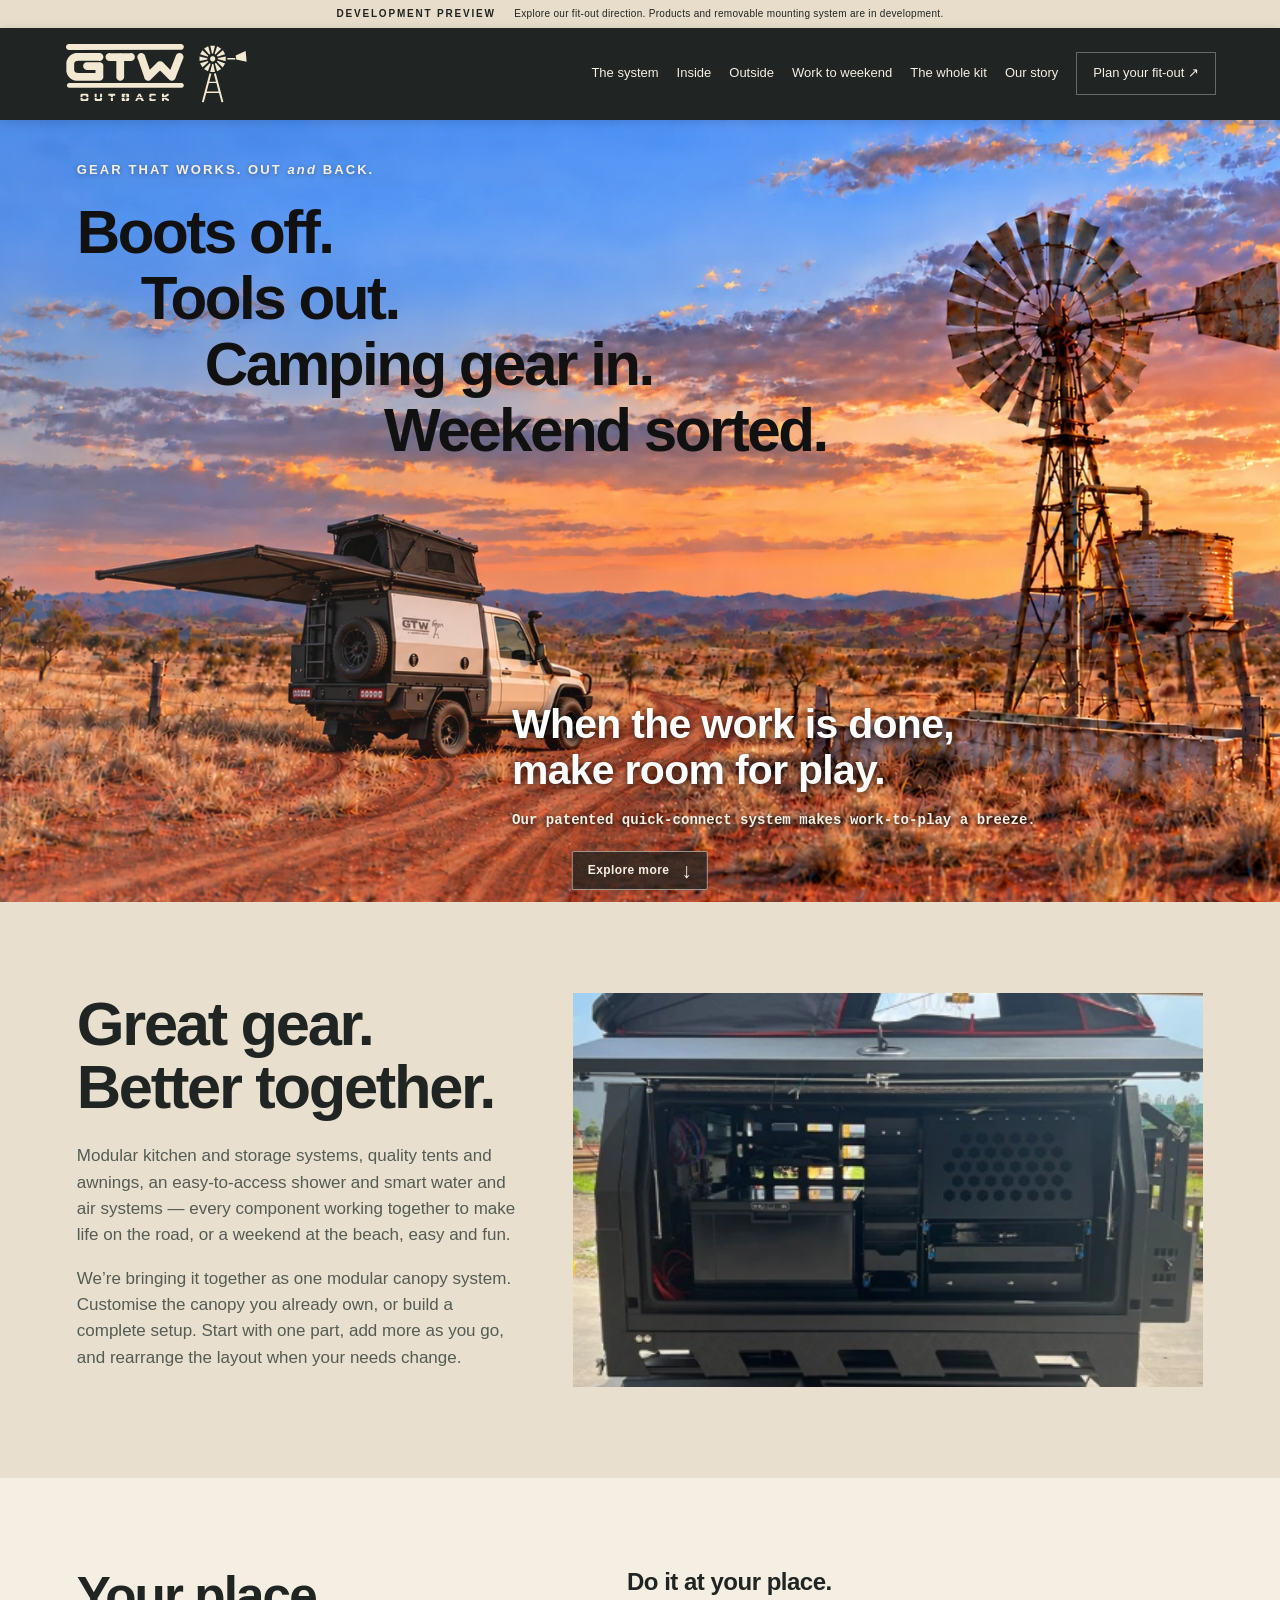
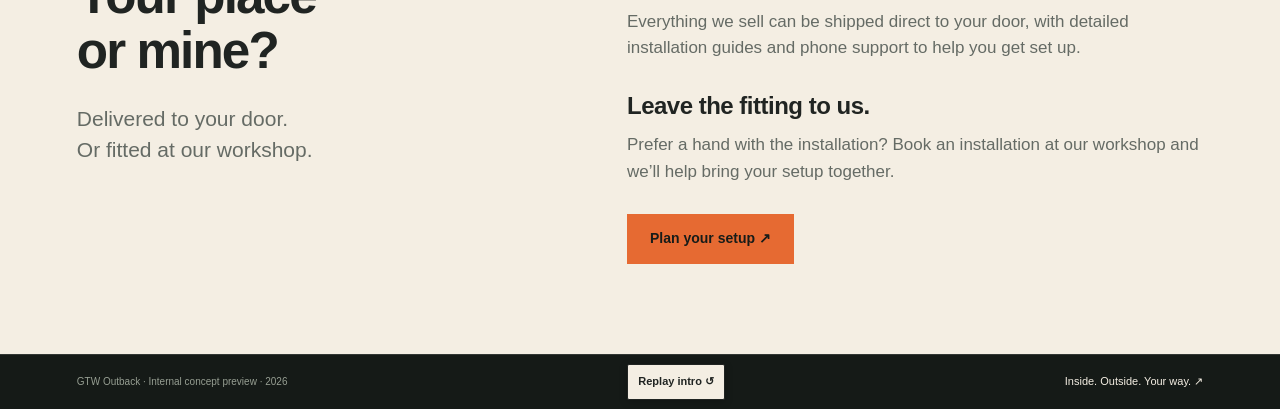
==== commit 730c5855: "Keep scroll cue visible beneath the hero campaign" ====
--- a/index.html
+++ b/index.html
@@ -1,4 +1,4 @@
-<!doctype html><html lang="en-AU"><head><meta charset="UTF-8"><meta name="viewport" content="width=device-width,initial-scale=1"><meta name="description" content="A coordinated canopy system inside and out. Storage, rooftop tents, ladders, awnings and shower boxes for work and weekends away."><title>Boots off. Weekend sorted. | GTW Outback</title><link rel="stylesheet" href="style.css?v=20261028-reading-order"></head><body class="landing-page fitout-home"><div class="trial-bar">DEVELOPMENT PREVIEW <span>Explore our fit-out direction. Products and removable mounting system are in development.</span></div>
+<!doctype html><html lang="en-AU"><head><meta charset="UTF-8"><meta name="viewport" content="width=device-width,initial-scale=1"><meta name="description" content="A coordinated canopy system inside and out. Storage, rooftop tents, ladders, awnings and shower boxes for work and weekends away."><title>Boots off. Weekend sorted. | GTW Outback</title><link rel="stylesheet" href="style.css?v=20261028-scrollcue"></head><body class="landing-page fitout-home"><div class="trial-bar">DEVELOPMENT PREVIEW <span>Explore our fit-out direction. Products and removable mounting system are in development.</span></div>
 <header><a class="brand" href="index.html" aria-label="GTW Outback home"><img src="assets/logo.svg" alt="GTW Outback"></a><button class="menu-toggle" aria-expanded="false" aria-controls="main-nav">Menu <span>☰</span></button><nav id="main-nav"><a href="system.html">The system</a><a href="interior.html">Inside</a><a href="exterior.html">Outside</a><a href="gear.html#work-weekend">Work to weekend</a><a href="packs.html">The whole kit</a><a href="our-story.html">Our story</a><a class="nav-cta" href="gear.html#your-way">Plan your fit-out ↗</a></nav></header><main>
-<section class="hero" id="home"><div class="hero-inner"><p class="eyebrow"><span class="brand-word"><span class="brand-initial">G</span>EAR</span> <span class="brand-word"><span class="brand-initial">T</span>HAT</span> <span class="brand-word"><span class="brand-initial">W</span>ORKS.</span> OUT <em>and</em> BACK.</p><h1 class="staggered-headline"><span>Boots off.</span><span>Tools out.</span><span>Camping gear in.</span><span>Weekend sorted.</span></h1></div><div class="hero-foot"><span>When the work is done,<br>make room for play.</span><p class="hero-telex">Our patented quick-connect system makes work-to-play a breeze.</p></div></section>
-<section class="system-spotlight section" aria-labelledby="system-feature-title"><div class="system-spotlight-copy"><h2 id="system-feature-title">Great gear.<br>Better together.</h2><p>Modular kitchen and storage systems, quality tents and awnings, an easy-to-access shower and smart water and air systems — every component working together to make life on the road, or a weekend at the beach, easy and fun.</p><p>We’re bringing it together as one modular canopy system. Customise the canopy you already own, or build a complete setup. Start with one part, add more as you go, and rearrange the layout when your needs change.</p></div><a class="system-product-image" href="gear.html" aria-label="Explore the complete canopy setup"><img src="assets/kitchen-layout-photo.png" alt="Canopy fit-out with fridge, pantry shelving and drawers beneath a rooftop tent" loading="lazy"></a></section><section class="delivery-install section" aria-labelledby="delivery-title"><div><h2 id="delivery-title">Your place<br>or mine?</h2><p class="delivery-lead">Delivered to your door.<br>Or fitted at our workshop.</p></div><div class="delivery-options"><div><h3>Do it at your place.</h3><p>Everything we sell can be shipped direct to your door, with detailed installation guides and phone support to help you get set up.</p></div><div><h3>Leave the fitting to us.</h3><p>Prefer a hand with the installation? Book an installation at our workshop and we’ll help bring your setup together.</p></div><a class="button orange" href="gear.html#your-way">Plan your setup ↗</a></div></section></main><footer class="landing-footer"><small>GTW Outback · Internal concept preview · 2026</small><div class="intro-controls" hidden><button type="button" id="intro-replay">Replay intro <span aria-hidden="true">↺</span></button><button type="button" id="intro-skip" hidden>Skip intro</button></div><span id="intro-status" class="sr-only" role="status"></span><a href="gear.html">Inside. Outside. Your way. ↗</a></footer><div class="brand-reveal" aria-hidden="true"><img class="reveal-mark" src="assets/logo.svg" alt=""><span class="brand-smoke"><svg viewBox="0 0 80 150" aria-hidden="true"><path d="M40 145 C10 116 68 93 38 68 S18 25 46 5"/></svg><svg viewBox="0 0 80 150" aria-hidden="true"><path d="M40 145 C10 116 68 93 38 68 S18 25 46 5"/></svg><svg viewBox="0 0 80 150" aria-hidden="true"><path d="M40 145 C10 116 68 93 38 68 S18 25 46 5"/></svg></span><span class="branding-iron"><img src="assets/branding-iron.svg" alt=""></span></div><script src="home.js"></script><script src="brand-intro.js?v=20261028-reading-order"></script></body></html>
+<section class="hero" id="home"><div class="hero-inner"><p class="eyebrow"><span class="brand-word"><span class="brand-initial">G</span>EAR</span> <span class="brand-word"><span class="brand-initial">T</span>HAT</span> <span class="brand-word"><span class="brand-initial">W</span>ORKS.</span> OUT <em>and</em> BACK.</p><h1 class="staggered-headline"><span>Boots off.</span><span>Tools out.</span><span>Camping gear in.</span><span>Weekend sorted.</span></h1></div><div class="hero-foot"><span>When the work is done,<br>make room for play.</span><p class="hero-telex">Our patented quick-connect system makes work-to-play a breeze.</p></div><a class="hero-scroll-cue" href="#great-gear">Explore more <span aria-hidden="true">↓</span></a></section>
+<section id="great-gear" class="system-spotlight section" aria-labelledby="system-feature-title"><div class="system-spotlight-copy"><h2 id="system-feature-title">Great gear.<br>Better together.</h2><p>Modular kitchen and storage systems, quality tents and awnings, an easy-to-access shower and smart water and air systems — every component working together to make life on the road, or a weekend at the beach, easy and fun.</p><p>We’re bringing it together as one modular canopy system. Customise the canopy you already own, or build a complete setup. Start with one part, add more as you go, and rearrange the layout when your needs change.</p></div><a class="system-product-image" href="gear.html" aria-label="Explore the complete canopy setup"><img src="assets/kitchen-layout-photo.png" alt="Canopy fit-out with fridge, pantry shelving and drawers beneath a rooftop tent" loading="lazy"></a></section><section class="delivery-install section" aria-labelledby="delivery-title"><div><h2 id="delivery-title">Your place<br>or mine?</h2><p class="delivery-lead">Delivered to your door.<br>Or fitted at our workshop.</p></div><div class="delivery-options"><div><h3>Do it at your place.</h3><p>Everything we sell can be shipped direct to your door, with detailed installation guides and phone support to help you get set up.</p></div><div><h3>Leave the fitting to us.</h3><p>Prefer a hand with the installation? Book an installation at our workshop and we’ll help bring your setup together.</p></div><a class="button orange" href="gear.html#your-way">Plan your setup ↗</a></div></section></main><footer class="landing-footer"><small>GTW Outback · Internal concept preview · 2026</small><div class="intro-controls" hidden><button type="button" id="intro-replay">Replay intro <span aria-hidden="true">↺</span></button><button type="button" id="intro-skip" hidden>Skip intro</button></div><span id="intro-status" class="sr-only" role="status"></span><a href="gear.html">Inside. Outside. Your way. ↗</a></footer><div class="brand-reveal" aria-hidden="true"><img class="reveal-mark" src="assets/logo.svg" alt=""><span class="brand-smoke"><svg viewBox="0 0 80 150" aria-hidden="true"><path d="M40 145 C10 116 68 93 38 68 S18 25 46 5"/></svg><svg viewBox="0 0 80 150" aria-hidden="true"><path d="M40 145 C10 116 68 93 38 68 S18 25 46 5"/></svg><svg viewBox="0 0 80 150" aria-hidden="true"><path d="M40 145 C10 116 68 93 38 68 S18 25 46 5"/></svg></span><span class="branding-iron"><img src="assets/branding-iron.svg" alt=""></span></div><script src="home.js"></script><script src="brand-intro.js?v=20261028-reading-order"></script></body></html>
--- a/style.css
+++ b/style.css
@@ -148,3 +148,13 @@
 .campaign-playing .hero-foot>span{animation-delay:4.05s}
 .campaign-playing .hero-telex{animation-delay:4.85s}
 @media(prefers-reduced-motion:reduce){.campaign-pending .hero .eyebrow,.campaign-playing .hero .eyebrow{animation:none;opacity:1}}
+
+/* Keep the next step visible at the bottom of the first screen. */
+@media(min-width:701px){.fitout-home .hero{height:calc(100svh - 118px);min-height:560px}}
+.hero-scroll-cue{position:absolute;bottom:12px;left:50%;transform:translateX(-50%);display:flex;align-items:center;gap:12px;padding:8px 15px;min-height:38px;background:#202422bb;color:var(--cream);border:1px solid #f4eee38c;border-radius:2px;font-size:12px;font-weight:700;letter-spacing:.4px;text-shadow:none}
+.hero-scroll-cue span{font-size:21px;line-height:1}.hero-scroll-cue:hover{background:var(--ink)}
+#great-gear{scroll-margin-top:94px}
+@media(max-width:700px){.fitout-home .hero-foot{bottom:75px}.hero-scroll-cue{bottom:15px}}
+@media(prefers-reduced-motion:reduce){html{scroll-behavior:auto}}
+
+@media(min-width:701px){.fitout-home .hero h1{font-size:clamp(42px,min(4.7vw,7.1svh),70px)}.fitout-home .hero-foot{bottom:70px}}
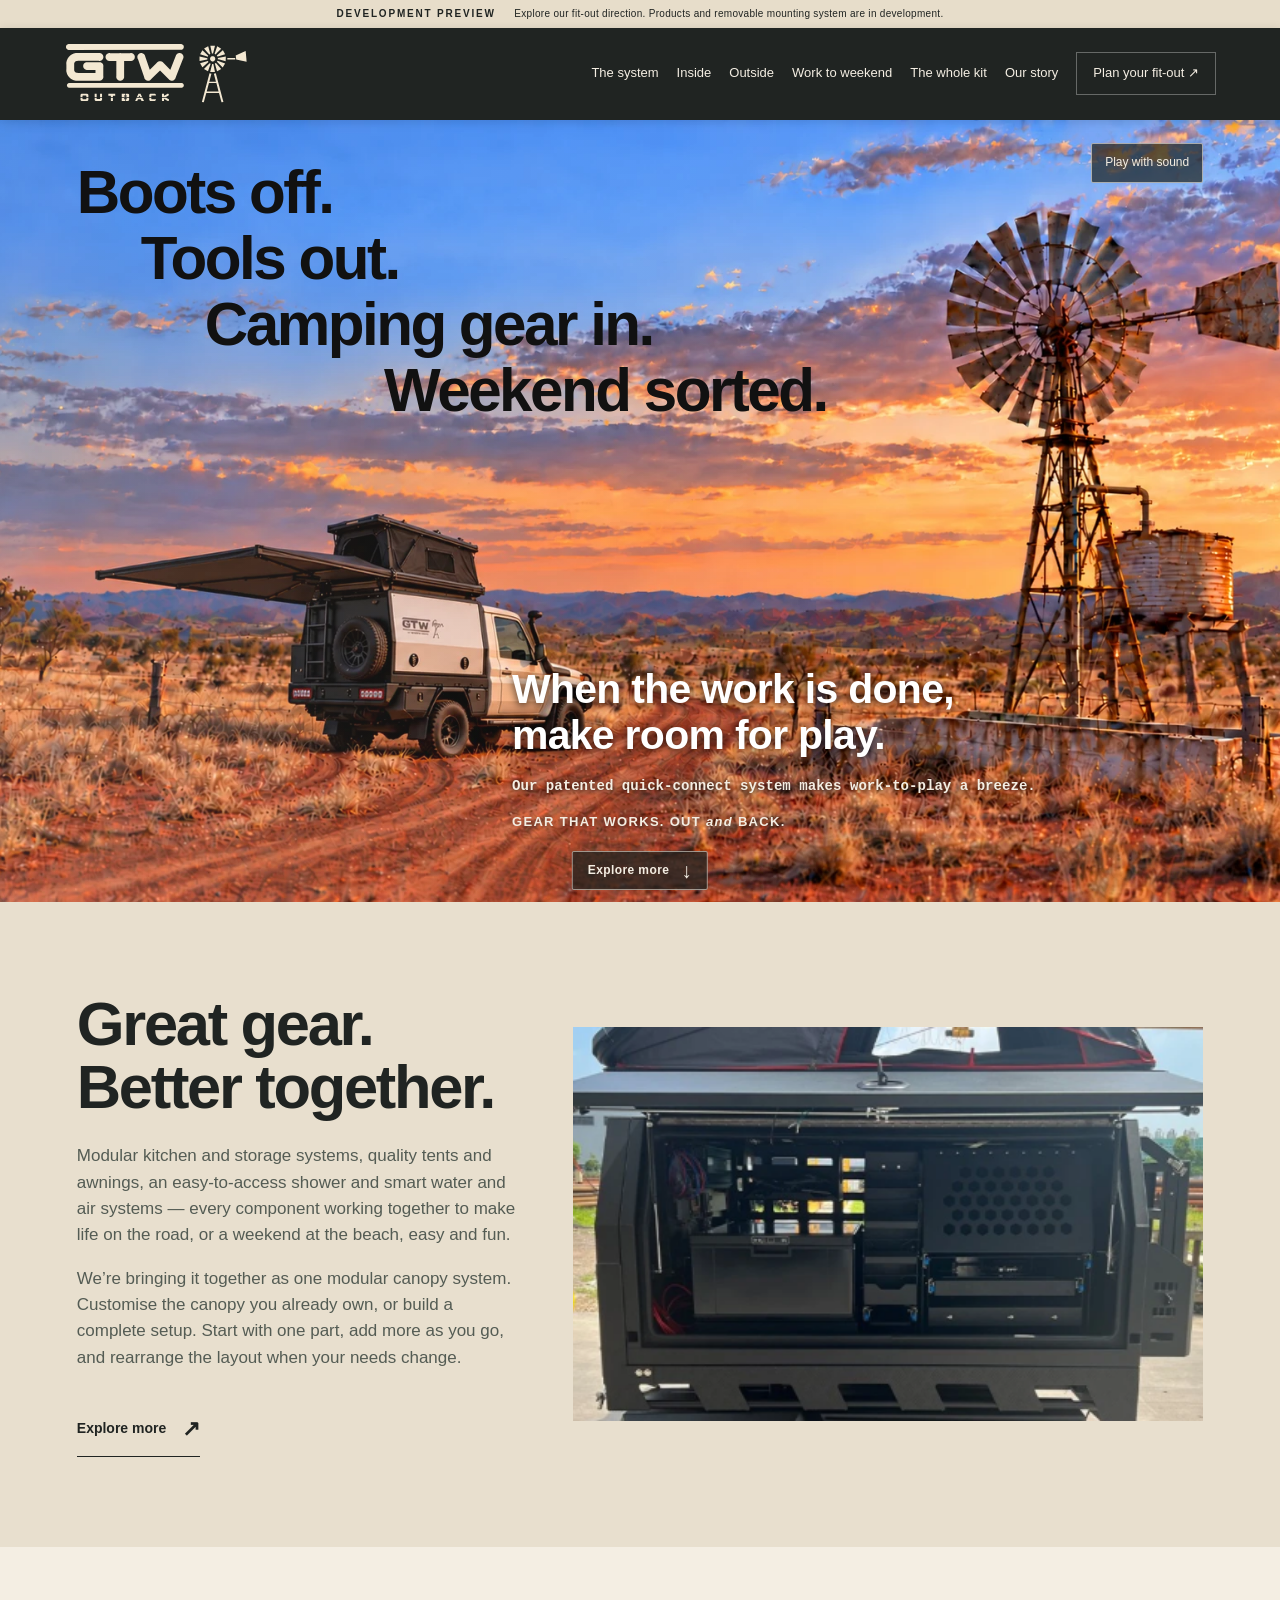
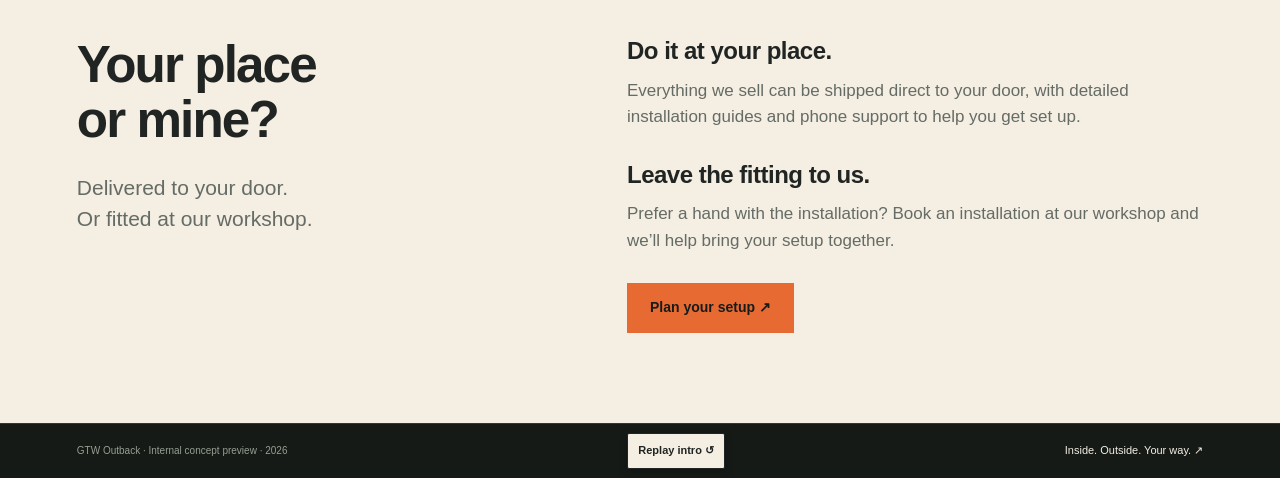
==== commit c2a609d2: "Preview local kookaburra audio and closing brand signoff" ====
--- a/index.html
+++ b/index.html
@@ -1,4 +1,4 @@
-<!doctype html><html lang="en-AU"><head><meta charset="UTF-8"><meta name="viewport" content="width=device-width,initial-scale=1"><meta name="description" content="A coordinated canopy system inside and out. Storage, rooftop tents, ladders, awnings and shower boxes for work and weekends away."><title>Boots off. Weekend sorted. | GTW Outback</title><link rel="stylesheet" href="style.css?v=20261028-scrollcue"></head><body class="landing-page fitout-home"><div class="trial-bar">DEVELOPMENT PREVIEW <span>Explore our fit-out direction. Products and removable mounting system are in development.</span></div>
+<!doctype html><html lang="en-AU"><head><meta charset="UTF-8"><meta name="viewport" content="width=device-width,initial-scale=1"><meta name="description" content="A coordinated canopy system inside and out. Storage, rooftop tents, ladders, awnings and shower boxes for work and weekends away."><title>Boots off. Weekend sorted. | GTW Outback</title><link rel="stylesheet" href="style.css?v=20261028-local-kookaburra"></head><body class="landing-page fitout-home"><div class="trial-bar">DEVELOPMENT PREVIEW <span>Explore our fit-out direction. Products and removable mounting system are in development.</span></div>
 <header><a class="brand" href="index.html" aria-label="GTW Outback home"><img src="assets/logo.svg" alt="GTW Outback"></a><button class="menu-toggle" aria-expanded="false" aria-controls="main-nav">Menu <span>☰</span></button><nav id="main-nav"><a href="system.html">The system</a><a href="interior.html">Inside</a><a href="exterior.html">Outside</a><a href="gear.html#work-weekend">Work to weekend</a><a href="packs.html">The whole kit</a><a href="our-story.html">Our story</a><a class="nav-cta" href="gear.html#your-way">Plan your fit-out ↗</a></nav></header><main>
-<section class="hero" id="home"><div class="hero-inner"><p class="eyebrow"><span class="brand-word"><span class="brand-initial">G</span>EAR</span> <span class="brand-word"><span class="brand-initial">T</span>HAT</span> <span class="brand-word"><span class="brand-initial">W</span>ORKS.</span> OUT <em>and</em> BACK.</p><h1 class="staggered-headline"><span>Boots off.</span><span>Tools out.</span><span>Camping gear in.</span><span>Weekend sorted.</span></h1></div><div class="hero-foot"><span>When the work is done,<br>make room for play.</span><p class="hero-telex">Our patented quick-connect system makes work-to-play a breeze.</p></div><a class="hero-scroll-cue" href="#great-gear">Explore more <span aria-hidden="true">↓</span></a></section>
-<section id="great-gear" class="system-spotlight section" aria-labelledby="system-feature-title"><div class="system-spotlight-copy"><h2 id="system-feature-title">Great gear.<br>Better together.</h2><p>Modular kitchen and storage systems, quality tents and awnings, an easy-to-access shower and smart water and air systems — every component working together to make life on the road, or a weekend at the beach, easy and fun.</p><p>We’re bringing it together as one modular canopy system. Customise the canopy you already own, or build a complete setup. Start with one part, add more as you go, and rearrange the layout when your needs change.</p></div><a class="system-product-image" href="gear.html" aria-label="Explore the complete canopy setup"><img src="assets/kitchen-layout-photo.png" alt="Canopy fit-out with fridge, pantry shelving and drawers beneath a rooftop tent" loading="lazy"></a></section><section class="delivery-install section" aria-labelledby="delivery-title"><div><h2 id="delivery-title">Your place<br>or mine?</h2><p class="delivery-lead">Delivered to your door.<br>Or fitted at our workshop.</p></div><div class="delivery-options"><div><h3>Do it at your place.</h3><p>Everything we sell can be shipped direct to your door, with detailed installation guides and phone support to help you get set up.</p></div><div><h3>Leave the fitting to us.</h3><p>Prefer a hand with the installation? Book an installation at our workshop and we’ll help bring your setup together.</p></div><a class="button orange" href="gear.html#your-way">Plan your setup ↗</a></div></section></main><footer class="landing-footer"><small>GTW Outback · Internal concept preview · 2026</small><div class="intro-controls" hidden><button type="button" id="intro-replay">Replay intro <span aria-hidden="true">↺</span></button><button type="button" id="intro-skip" hidden>Skip intro</button></div><span id="intro-status" class="sr-only" role="status"></span><a href="gear.html">Inside. Outside. Your way. ↗</a></footer><div class="brand-reveal" aria-hidden="true"><img class="reveal-mark" src="assets/logo.svg" alt=""><span class="brand-smoke"><svg viewBox="0 0 80 150" aria-hidden="true"><path d="M40 145 C10 116 68 93 38 68 S18 25 46 5"/></svg><svg viewBox="0 0 80 150" aria-hidden="true"><path d="M40 145 C10 116 68 93 38 68 S18 25 46 5"/></svg><svg viewBox="0 0 80 150" aria-hidden="true"><path d="M40 145 C10 116 68 93 38 68 S18 25 46 5"/></svg></span><span class="branding-iron"><img src="assets/branding-iron.svg" alt=""></span></div><script src="home.js"></script><script src="brand-intro.js?v=20261028-reading-order"></script></body></html>
+<section class="hero" id="home"><div class="hero-audio-controls"><button id="hero-sound" class="hero-sound" type="button" aria-pressed="true" hidden>Sound on</button></div><div class="hero-inner"><h1 class="staggered-headline"><span>Boots off.</span><span>Tools out.</span><span>Camping gear in.</span><span>Weekend sorted.</span></h1></div><div class="hero-foot"><span>When the work is done,<br>make room for play.</span><p class="hero-telex">Our patented quick-connect system makes work-to-play a breeze.</p><p class="eyebrow hero-brandline"><span class="brand-word"><span class="brand-initial">G</span>EAR</span> <span class="brand-word"><span class="brand-initial">T</span>HAT</span> <span class="brand-word"><span class="brand-initial">W</span>ORKS.</span> OUT <em>and</em> BACK.</p></div><a class="hero-scroll-cue" href="#great-gear">Explore more <span aria-hidden="true">↓</span></a></section>
+<section id="great-gear" class="system-spotlight section" aria-labelledby="system-feature-title"><div class="system-spotlight-copy"><h2 id="system-feature-title">Great gear.<br>Better together.</h2><p>Modular kitchen and storage systems, quality tents and awnings, an easy-to-access shower and smart water and air systems — every component working together to make life on the road, or a weekend at the beach, easy and fun.</p><p>We’re bringing it together as one modular canopy system. Customise the canopy you already own, or build a complete setup. Start with one part, add more as you go, and rearrange the layout when your needs change.</p><a class="panel-explore" href="gear.html">Explore more <span aria-hidden="true">↗</span></a></div><a class="system-product-image" href="gear.html" aria-label="Explore the complete canopy setup"><img src="assets/kitchen-layout-photo.png" alt="Canopy fit-out with fridge, pantry shelving and drawers beneath a rooftop tent" loading="lazy"></a></section><section class="delivery-install section" aria-labelledby="delivery-title"><div><h2 id="delivery-title">Your place<br>or mine?</h2><p class="delivery-lead">Delivered to your door.<br>Or fitted at our workshop.</p></div><div class="delivery-options"><div><h3>Do it at your place.</h3><p>Everything we sell can be shipped direct to your door, with detailed installation guides and phone support to help you get set up.</p></div><div><h3>Leave the fitting to us.</h3><p>Prefer a hand with the installation? Book an installation at our workshop and we’ll help bring your setup together.</p></div><a class="button orange" href="gear.html#your-way">Plan your setup ↗</a></div></section></main><footer class="landing-footer"><small>GTW Outback · Internal concept preview · 2026</small><div class="intro-controls" hidden><button type="button" id="intro-replay">Replay intro <span aria-hidden="true">↺</span></button><button type="button" id="intro-skip" hidden>Skip intro</button></div><span id="intro-status" class="sr-only" role="status"></span><a href="gear.html">Inside. Outside. Your way. ↗</a></footer><div class="brand-reveal" aria-hidden="true"><img class="reveal-mark" src="assets/logo.svg" alt=""><span class="brand-smoke"><svg viewBox="0 0 80 150" aria-hidden="true"><path d="M40 145 C10 116 68 93 38 68 S18 25 46 5"/></svg><svg viewBox="0 0 80 150" aria-hidden="true"><path d="M40 145 C10 116 68 93 38 68 S18 25 46 5"/></svg><svg viewBox="0 0 80 150" aria-hidden="true"><path d="M40 145 C10 116 68 93 38 68 S18 25 46 5"/></svg></span><span class="branding-iron"><img src="assets/branding-iron.svg" alt=""></span></div><script src="home.js"></script><script src="hero-audio.js?v=20261028-local-kookaburra"></script><script src="brand-intro.js?v=20261028-local-kookaburra"></script></body></html>
--- a/style.css
+++ b/style.css
@@ -158,3 +158,22 @@
 @media(prefers-reduced-motion:reduce){html{scroll-behavior:auto}}
 
 @media(min-width:701px){.fitout-home .hero h1{font-size:clamp(42px,min(4.7vw,7.1svh),70px)}.fitout-home .hero-foot{bottom:70px}}
+
+/* Local preview: optional intro sound, enabled by default. */
+.hero-sound{position:absolute;top:23px;right:6%;z-index:3;padding:8px 13px;min-height:40px;border:1px solid #f4eee399;background:#202422b8;color:var(--cream);font-size:12px;border-radius:2px}
+.hero-sound:hover{background:var(--ink)}
+.panel-explore{display:inline-flex;align-items:center;gap:16px;margin-top:14px;padding:10px 0;border-bottom:1px solid var(--ink);font-weight:700;font-size:14px}
+.panel-explore span{font-size:22px}
+@media(max-width:700px){.hero-sound{top:10px;right:6%;padding:6px 10px;min-height:34px;font-size:10px}.fitout-home .hero-inner{padding-top:57px}}
+
+/* The brand sign-off closes the hero; voice mode leaves room to hear each line. */
+.hero-audio-controls{position:absolute;top:23px;right:6%;z-index:3;display:flex;gap:8px}.hero-audio-controls .hero-sound{position:static}
+.fitout-home .hero .hero-brandline{margin:15px 0 0;font-size:13px;letter-spacing:1.3px;line-height:1.5}
+.campaign-playing .staggered-headline>span:nth-child(1){animation-delay:.2s}
+.campaign-playing .staggered-headline>span:nth-child(2){animation-delay:.95s}
+.campaign-playing .staggered-headline>span:nth-child(3){animation-delay:1.7s}
+.campaign-playing .staggered-headline>span:nth-child(4){animation-delay:2.45s}
+.campaign-playing .hero-foot>span{animation-delay:3.35s}
+.campaign-playing .hero-telex{animation-delay:4.15s}
+.campaign-playing .hero .hero-brandline{animation-delay:7.95s}
+@media(max-width:700px){.hero-audio-controls{top:10px;right:6%}.fitout-home .hero .hero-brandline{font-size:10px;letter-spacing:.8px;margin-top:12px}.fitout-home .hero-foot{bottom:75px}}
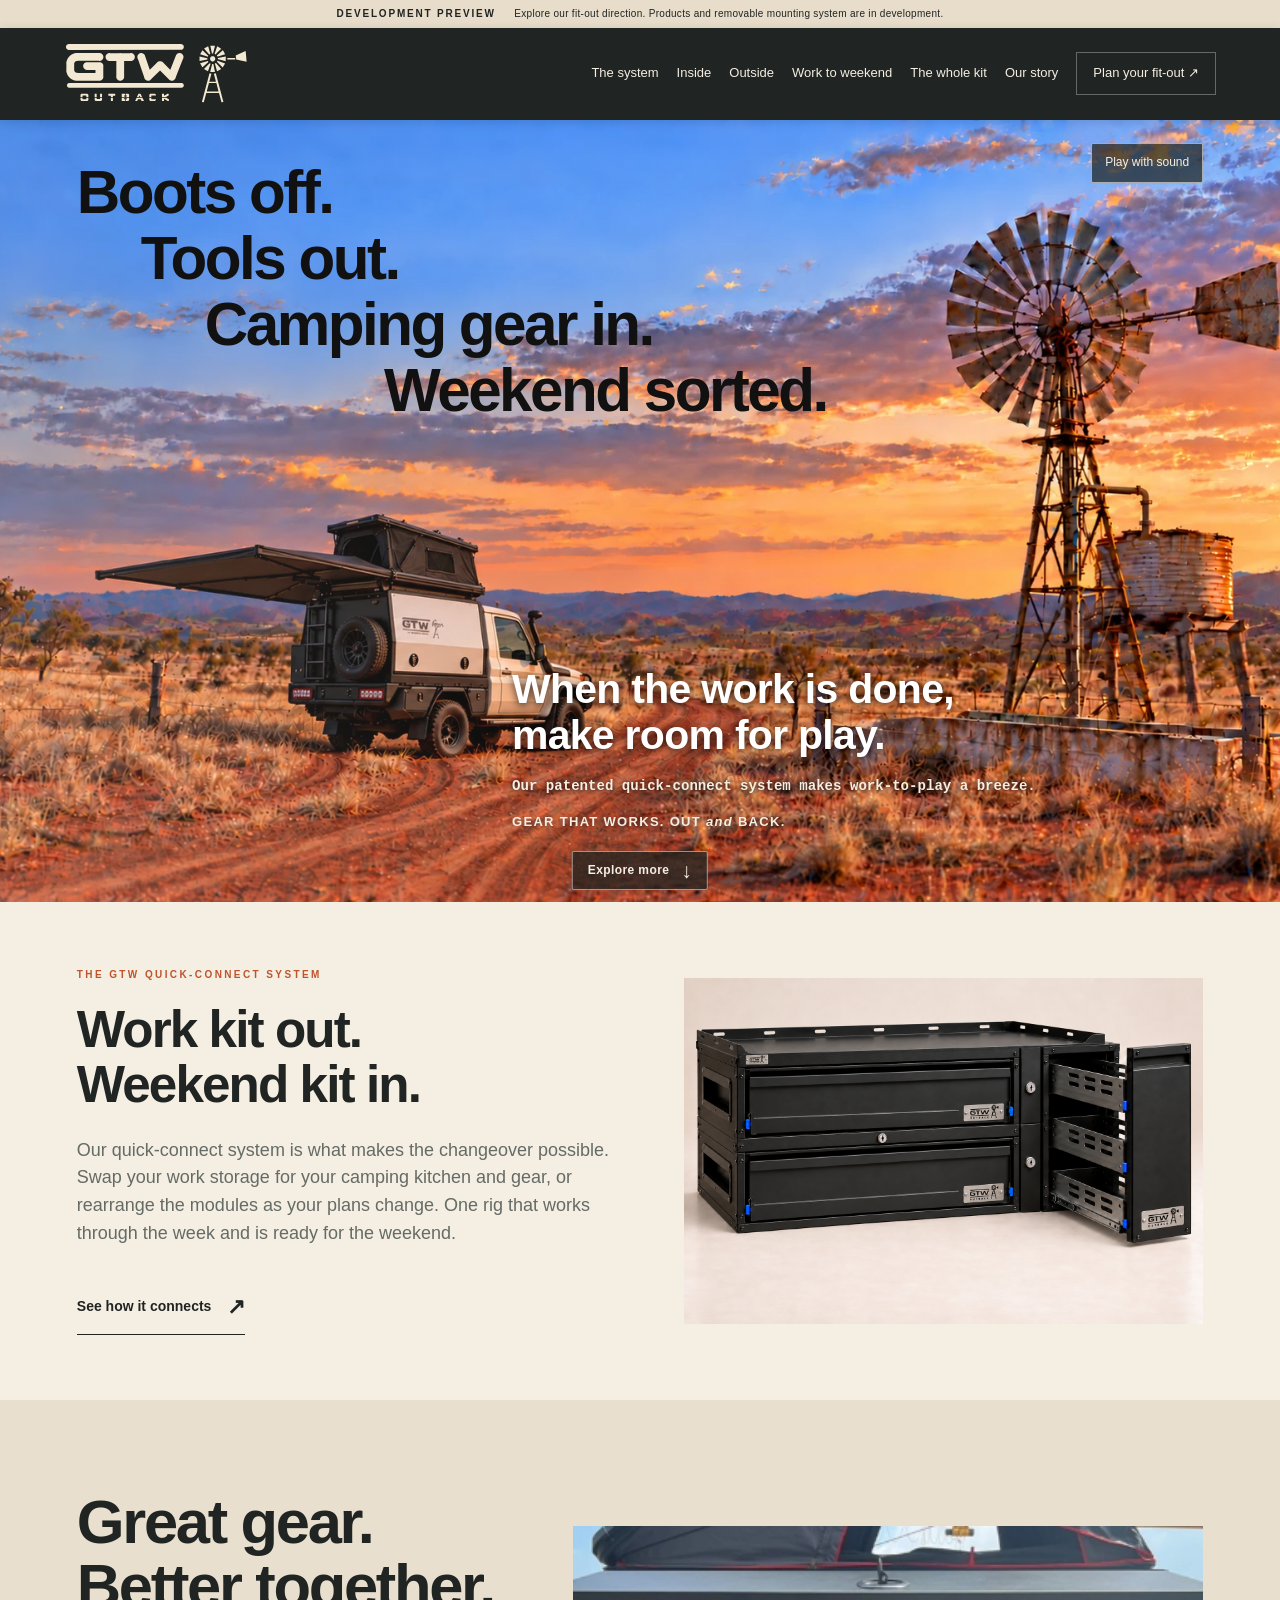
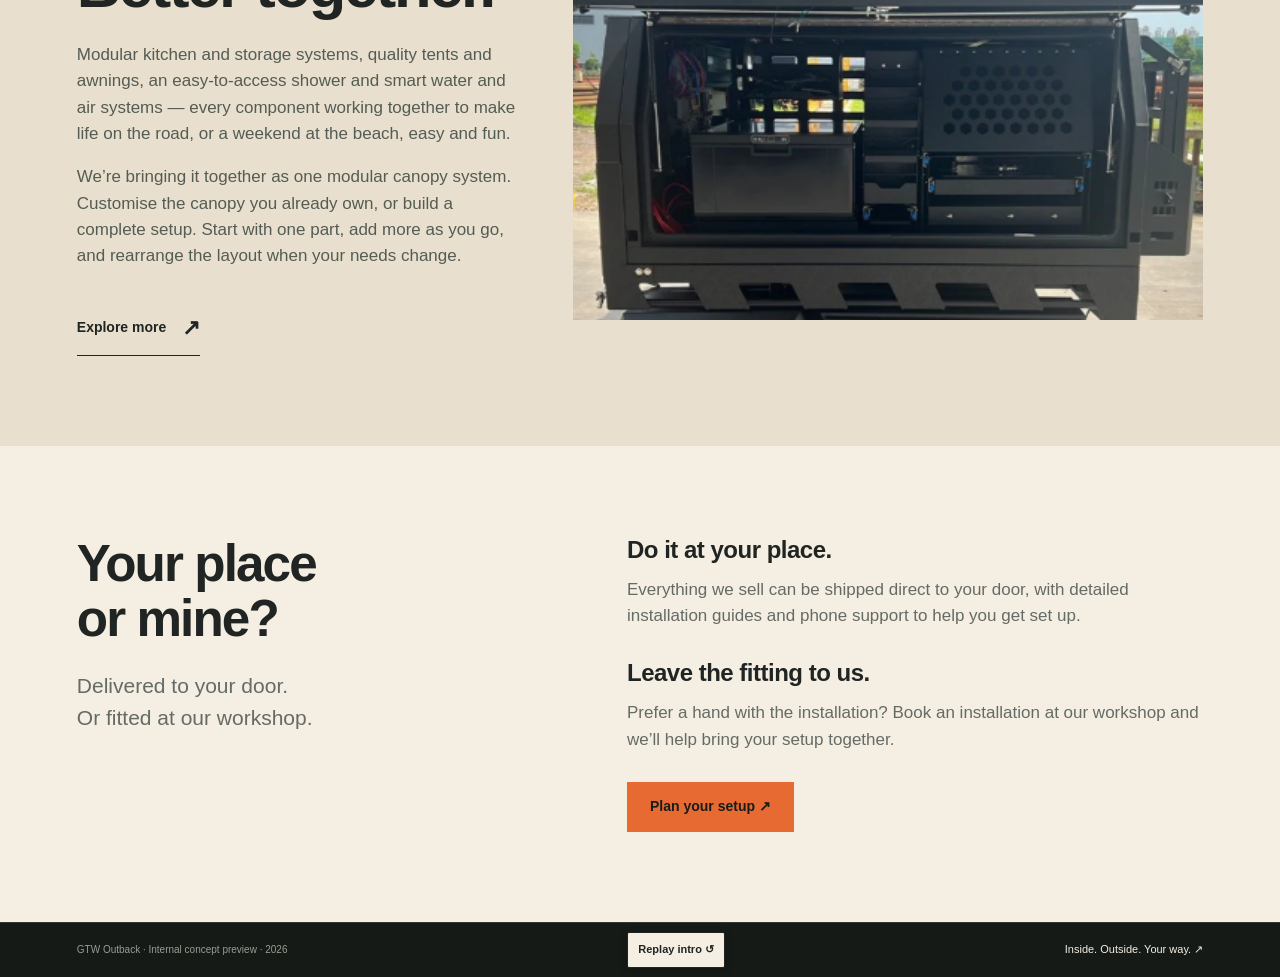
==== commit d42c90dd: "Explain quick-connect changeovers and sequence bird audio before typing" ====
--- a/index.html
+++ b/index.html
@@ -1,4 +1,4 @@
-<!doctype html><html lang="en-AU"><head><meta charset="UTF-8"><meta name="viewport" content="width=device-width,initial-scale=1"><meta name="description" content="A coordinated canopy system inside and out. Storage, rooftop tents, ladders, awnings and shower boxes for work and weekends away."><title>Boots off. Weekend sorted. | GTW Outback</title><link rel="stylesheet" href="style.css?v=20261028-local-kookaburra"></head><body class="landing-page fitout-home"><div class="trial-bar">DEVELOPMENT PREVIEW <span>Explore our fit-out direction. Products and removable mounting system are in development.</span></div>
+<!doctype html><html lang="en-AU"><head><meta charset="UTF-8"><meta name="viewport" content="width=device-width,initial-scale=1"><meta name="description" content="A coordinated canopy system inside and out. Storage, rooftop tents, ladders, awnings and shower boxes for work and weekends away."><title>Boots off. Weekend sorted. | GTW Outback</title><link rel="stylesheet" href="style.css?v=20261028-local-nature-sync3"></head><body class="landing-page fitout-home"><div class="trial-bar">DEVELOPMENT PREVIEW <span>Explore our fit-out direction. Products and removable mounting system are in development.</span></div>
 <header><a class="brand" href="index.html" aria-label="GTW Outback home"><img src="assets/logo.svg" alt="GTW Outback"></a><button class="menu-toggle" aria-expanded="false" aria-controls="main-nav">Menu <span>☰</span></button><nav id="main-nav"><a href="system.html">The system</a><a href="interior.html">Inside</a><a href="exterior.html">Outside</a><a href="gear.html#work-weekend">Work to weekend</a><a href="packs.html">The whole kit</a><a href="our-story.html">Our story</a><a class="nav-cta" href="gear.html#your-way">Plan your fit-out ↗</a></nav></header><main>
-<section class="hero" id="home"><div class="hero-audio-controls"><button id="hero-sound" class="hero-sound" type="button" aria-pressed="true" hidden>Sound on</button></div><div class="hero-inner"><h1 class="staggered-headline"><span>Boots off.</span><span>Tools out.</span><span>Camping gear in.</span><span>Weekend sorted.</span></h1></div><div class="hero-foot"><span>When the work is done,<br>make room for play.</span><p class="hero-telex">Our patented quick-connect system makes work-to-play a breeze.</p><p class="eyebrow hero-brandline"><span class="brand-word"><span class="brand-initial">G</span>EAR</span> <span class="brand-word"><span class="brand-initial">T</span>HAT</span> <span class="brand-word"><span class="brand-initial">W</span>ORKS.</span> OUT <em>and</em> BACK.</p></div><a class="hero-scroll-cue" href="#great-gear">Explore more <span aria-hidden="true">↓</span></a></section>
-<section id="great-gear" class="system-spotlight section" aria-labelledby="system-feature-title"><div class="system-spotlight-copy"><h2 id="system-feature-title">Great gear.<br>Better together.</h2><p>Modular kitchen and storage systems, quality tents and awnings, an easy-to-access shower and smart water and air systems — every component working together to make life on the road, or a weekend at the beach, easy and fun.</p><p>We’re bringing it together as one modular canopy system. Customise the canopy you already own, or build a complete setup. Start with one part, add more as you go, and rearrange the layout when your needs change.</p><a class="panel-explore" href="gear.html">Explore more <span aria-hidden="true">↗</span></a></div><a class="system-product-image" href="gear.html" aria-label="Explore the complete canopy setup"><img src="assets/kitchen-layout-photo.png" alt="Canopy fit-out with fridge, pantry shelving and drawers beneath a rooftop tent" loading="lazy"></a></section><section class="delivery-install section" aria-labelledby="delivery-title"><div><h2 id="delivery-title">Your place<br>or mine?</h2><p class="delivery-lead">Delivered to your door.<br>Or fitted at our workshop.</p></div><div class="delivery-options"><div><h3>Do it at your place.</h3><p>Everything we sell can be shipped direct to your door, with detailed installation guides and phone support to help you get set up.</p></div><div><h3>Leave the fitting to us.</h3><p>Prefer a hand with the installation? Book an installation at our workshop and we’ll help bring your setup together.</p></div><a class="button orange" href="gear.html#your-way">Plan your setup ↗</a></div></section></main><footer class="landing-footer"><small>GTW Outback · Internal concept preview · 2026</small><div class="intro-controls" hidden><button type="button" id="intro-replay">Replay intro <span aria-hidden="true">↺</span></button><button type="button" id="intro-skip" hidden>Skip intro</button></div><span id="intro-status" class="sr-only" role="status"></span><a href="gear.html">Inside. Outside. Your way. ↗</a></footer><div class="brand-reveal" aria-hidden="true"><img class="reveal-mark" src="assets/logo.svg" alt=""><span class="brand-smoke"><svg viewBox="0 0 80 150" aria-hidden="true"><path d="M40 145 C10 116 68 93 38 68 S18 25 46 5"/></svg><svg viewBox="0 0 80 150" aria-hidden="true"><path d="M40 145 C10 116 68 93 38 68 S18 25 46 5"/></svg><svg viewBox="0 0 80 150" aria-hidden="true"><path d="M40 145 C10 116 68 93 38 68 S18 25 46 5"/></svg></span><span class="branding-iron"><img src="assets/branding-iron.svg" alt=""></span></div><script src="home.js"></script><script src="hero-audio.js?v=20261028-local-kookaburra"></script><script src="brand-intro.js?v=20261028-local-kookaburra"></script></body></html>
+<section class="hero" id="home"><div class="hero-audio-controls"><button id="hero-sound" class="hero-sound" type="button" aria-pressed="true" hidden>Sound on</button></div><div class="hero-inner"><h1 class="staggered-headline"><span>Boots off.</span><span>Tools out.</span><span>Camping gear in.</span><span>Weekend sorted.</span></h1></div><div class="hero-foot"><span>When the work is done,<br>make room for play.</span><p class="hero-telex">Our patented quick-connect system makes work-to-play a breeze.</p><p class="eyebrow hero-brandline"><span class="brand-word"><span class="brand-initial">G</span>EAR</span> <span class="brand-word"><span class="brand-initial">T</span>HAT</span> <span class="brand-word"><span class="brand-initial">W</span>ORKS.</span> OUT <em>and</em> BACK.</p></div><a class="hero-scroll-cue" href="#quick-connect">Explore more <span aria-hidden="true">↓</span></a></section>
+<section id="quick-connect" class="quick-connect-intro section" aria-labelledby="quick-connect-title"><div><p class="eyebrow rust">THE GTW QUICK-CONNECT SYSTEM</p><h2 id="quick-connect-title">Work kit out.<br>Weekend kit in.</h2><p>Our quick-connect system is what makes the changeover possible. Swap your work storage for your camping kitchen and gear, or rearrange the modules as your plans change. One rig that works through the week and is ready for the weekend.</p><a class="panel-explore" href="system.html">See how it connects <span aria-hidden="true">↗</span></a></div><a class="quick-connect-image" href="system.html" aria-label="See the quick-connect system"><img src="assets/interlock-drawer-pantry-v5.png" alt="GTW drawer and pantry module connection concept" loading="lazy"></a></section><section id="great-gear" class="system-spotlight section" aria-labelledby="system-feature-title"><div class="system-spotlight-copy"><h2 id="system-feature-title">Great gear.<br>Better together.</h2><p>Modular kitchen and storage systems, quality tents and awnings, an easy-to-access shower and smart water and air systems — every component working together to make life on the road, or a weekend at the beach, easy and fun.</p><p>We’re bringing it together as one modular canopy system. Customise the canopy you already own, or build a complete setup. Start with one part, add more as you go, and rearrange the layout when your needs change.</p><a class="panel-explore" href="gear.html">Explore more <span aria-hidden="true">↗</span></a></div><a class="system-product-image" href="gear.html" aria-label="Explore the complete canopy setup"><img src="assets/kitchen-layout-photo.png" alt="Canopy fit-out with fridge, pantry shelving and drawers beneath a rooftop tent" loading="lazy"></a></section><section class="delivery-install section" aria-labelledby="delivery-title"><div><h2 id="delivery-title">Your place<br>or mine?</h2><p class="delivery-lead">Delivered to your door.<br>Or fitted at our workshop.</p></div><div class="delivery-options"><div><h3>Do it at your place.</h3><p>Everything we sell can be shipped direct to your door, with detailed installation guides and phone support to help you get set up.</p></div><div><h3>Leave the fitting to us.</h3><p>Prefer a hand with the installation? Book an installation at our workshop and we’ll help bring your setup together.</p></div><a class="button orange" href="gear.html#your-way">Plan your setup ↗</a></div></section></main><footer class="landing-footer"><small>GTW Outback · Internal concept preview · 2026</small><div class="intro-controls" hidden><button type="button" id="intro-replay">Replay intro <span aria-hidden="true">↺</span></button><button type="button" id="intro-skip" hidden>Skip intro</button></div><span id="intro-status" class="sr-only" role="status"></span><a href="gear.html">Inside. Outside. Your way. ↗</a></footer><div class="brand-reveal" aria-hidden="true"><img class="reveal-mark" src="assets/logo.svg" alt=""><span class="brand-smoke"><svg viewBox="0 0 80 150" aria-hidden="true"><path d="M40 145 C10 116 68 93 38 68 S18 25 46 5"/></svg><svg viewBox="0 0 80 150" aria-hidden="true"><path d="M40 145 C10 116 68 93 38 68 S18 25 46 5"/></svg><svg viewBox="0 0 80 150" aria-hidden="true"><path d="M40 145 C10 116 68 93 38 68 S18 25 46 5"/></svg></span><span class="branding-iron"><img src="assets/branding-iron.svg" alt=""></span></div><script src="home.js"></script><script src="hero-audio.js?v=20261028-local-nature-sync3"></script><script src="brand-intro.js?v=20261028-local-nature-sync3"></script></body></html>
--- a/style.css
+++ b/style.css
@@ -177,3 +177,16 @@
 .campaign-playing .hero-telex{animation-delay:4.15s}
 .campaign-playing .hero .hero-brandline{animation-delay:7.95s}
 @media(max-width:700px){.hero-audio-controls{top:10px;right:6%}.fitout-home .hero .hero-brandline{font-size:10px;letter-spacing:.8px;margin-top:12px}.fitout-home .hero-foot{bottom:75px}}
+
+.quick-connect-intro{display:grid;grid-template-columns:1fr .95fr;gap:60px;align-items:center;padding-top:65px;padding-bottom:65px;background:var(--cream)}
+.quick-connect-intro>div{max-width:560px}.quick-connect-intro p:not(.eyebrow){font-size:18px;color:var(--muted)}.quick-connect-intro .eyebrow{font-size:10px}.quick-connect-image{display:block;background:#e8dfce}.quick-connect-image img{width:100%;max-height:360px;object-fit:contain}
+@media(max-width:700px){.quick-connect-intro{grid-template-columns:1fr;gap:25px;padding-top:45px;padding-bottom:45px}.quick-connect-intro h2{font-size:42px}.quick-connect-intro p:not(.eyebrow){font-size:16px}.quick-connect-image img{max-height:280px}}
+
+/* Reveal characters and trigger their clicks from one animation frame loop. */
+.hero-telex{min-height:1.5em}
+.campaign-pending .hero-telex{opacity:0;clip-path:none}
+.campaign-playing .hero-telex{animation:none;clip-path:none;opacity:1}
+.campaign-playing .hero .hero-brandline{animation:none;opacity:0}
+.campaign-playing.telex-complete .hero .hero-brandline{animation:campaign-line-in .45s ease-out both}
+#quick-connect{scroll-margin-top:94px}
+@media(prefers-reduced-motion:reduce){.campaign-pending .hero-telex,.campaign-playing .hero-telex,.campaign-playing .hero .hero-brandline{opacity:1;animation:none}}
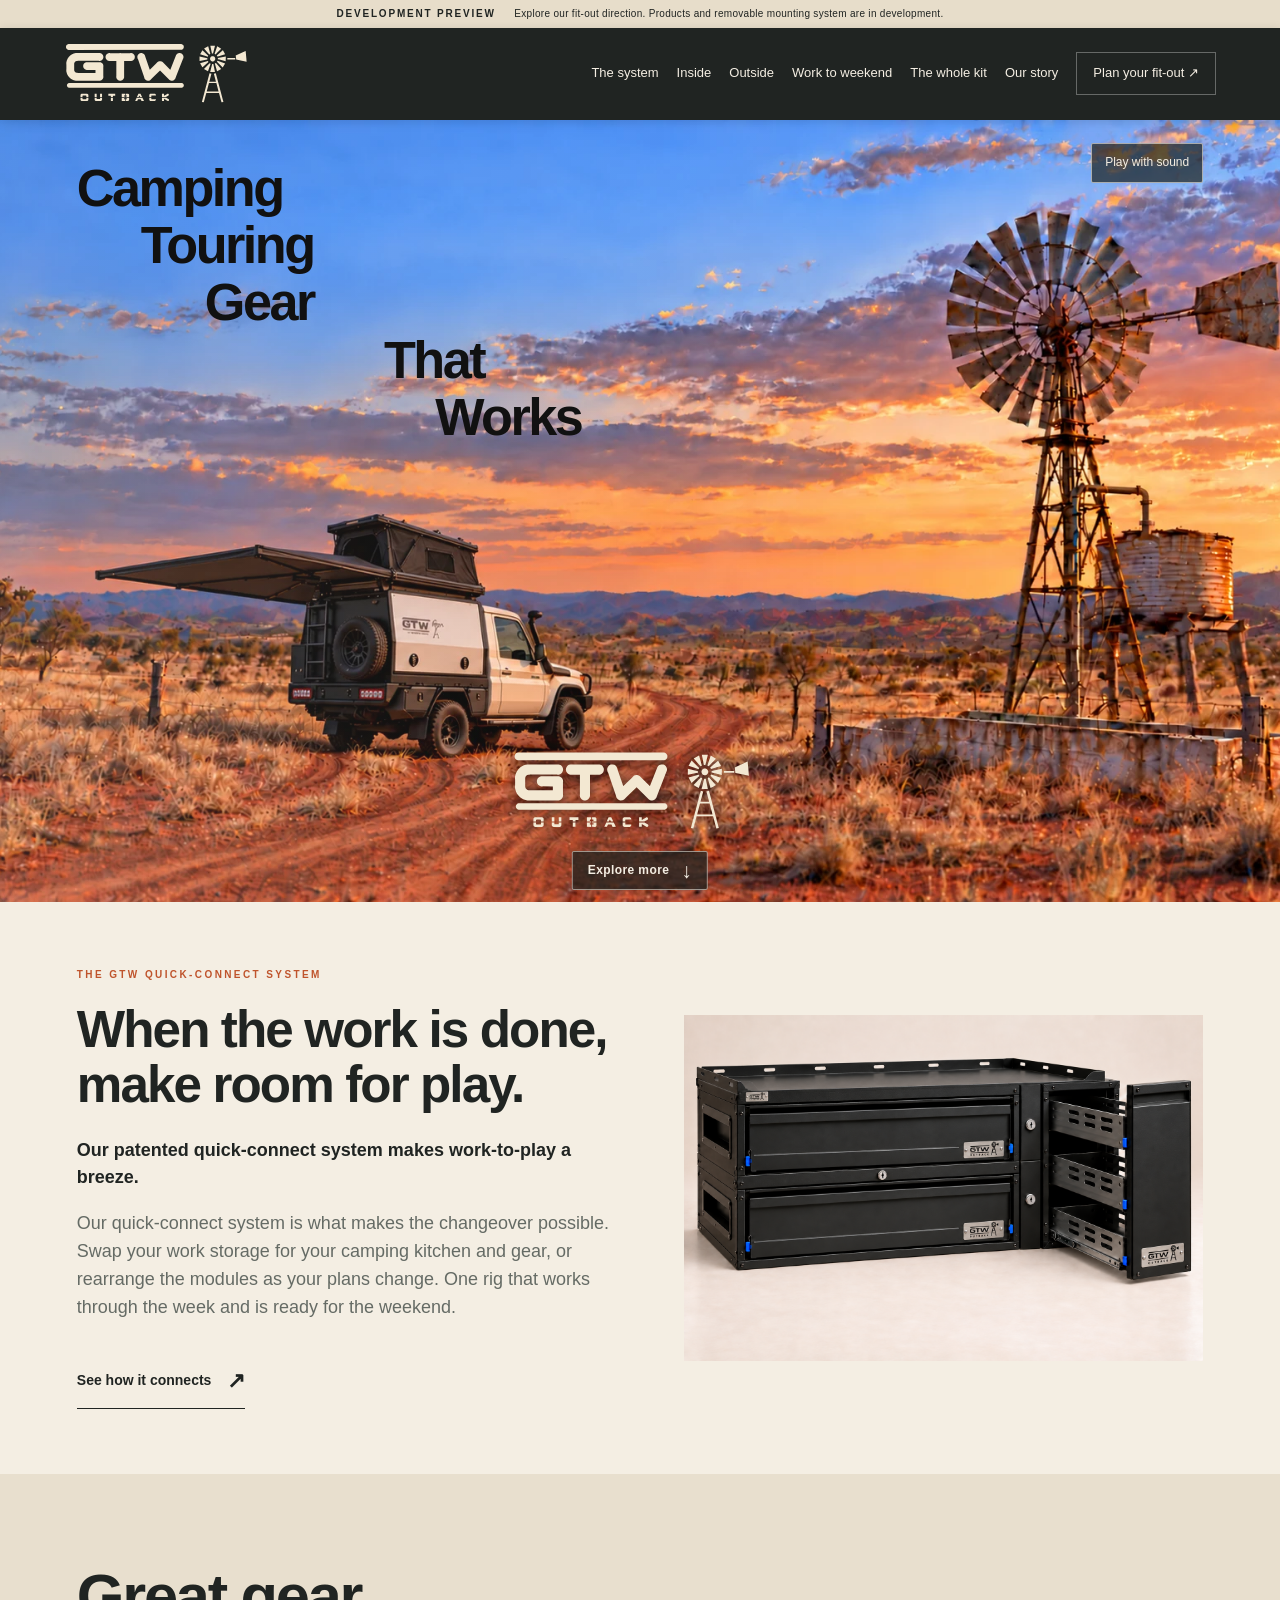
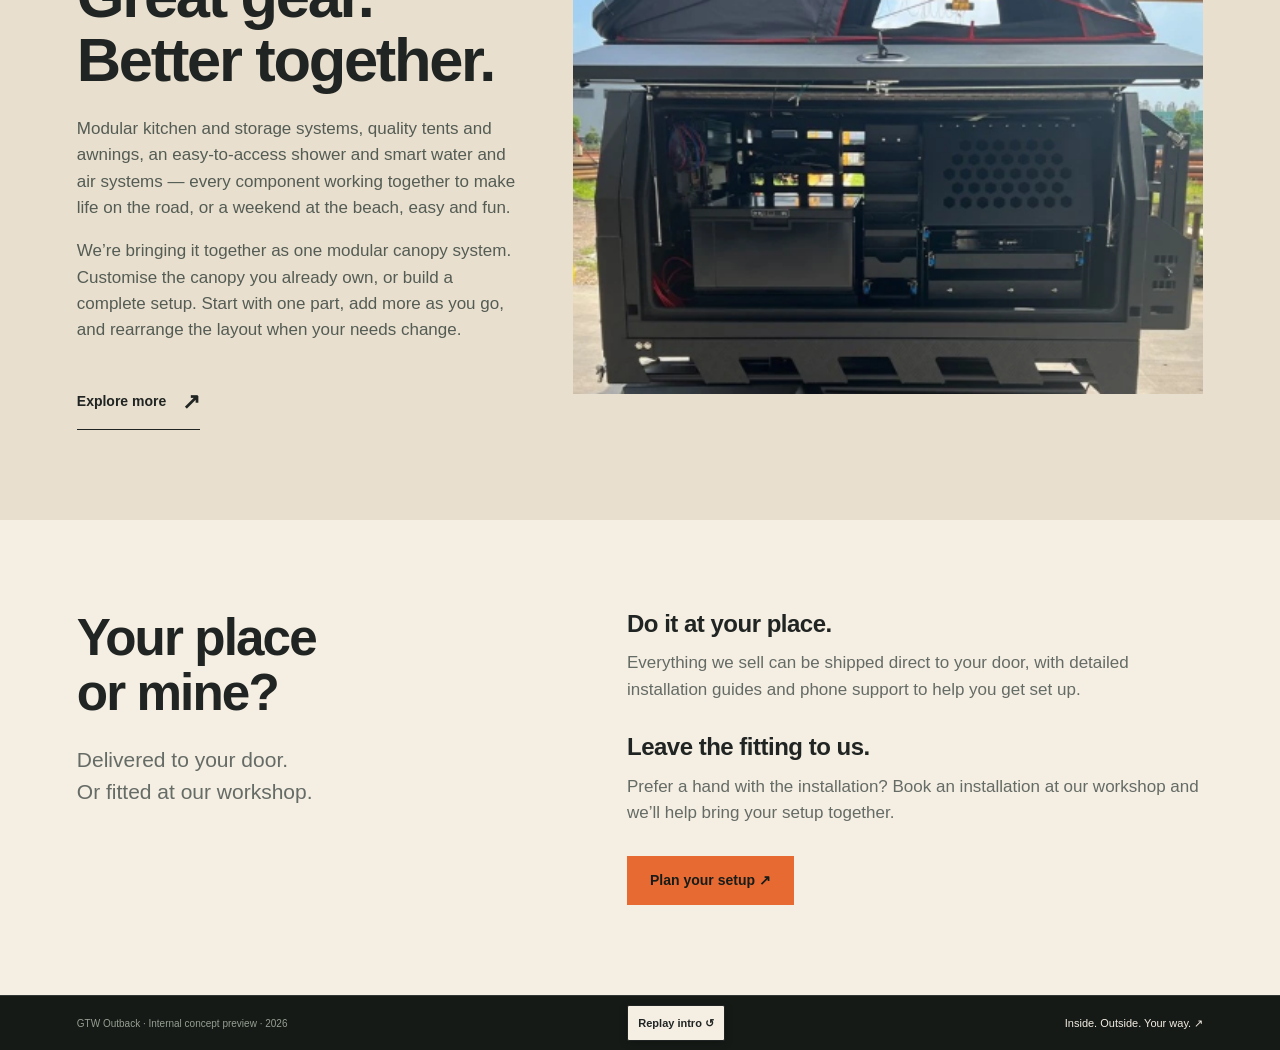
==== commit f8b5e79e: "Centre and slide hero words then repeat GTW branding" ====
--- a/index.html
+++ b/index.html
@@ -1,4 +1,4 @@
-<!doctype html><html lang="en-AU"><head><meta charset="UTF-8"><meta name="viewport" content="width=device-width,initial-scale=1"><meta name="description" content="A coordinated canopy system inside and out. Storage, rooftop tents, ladders, awnings and shower boxes for work and weekends away."><title>Boots off. Weekend sorted. | GTW Outback</title><link rel="stylesheet" href="style.css?v=20261028-local-nature-sync3"></head><body class="landing-page fitout-home"><div class="trial-bar">DEVELOPMENT PREVIEW <span>Explore our fit-out direction. Products and removable mounting system are in development.</span></div>
+<!doctype html><html lang="en-AU"><head><meta charset="UTF-8"><meta name="viewport" content="width=device-width,initial-scale=1"><meta name="description" content="A coordinated canopy system inside and out. Storage, rooftop tents, ladders, awnings and shower boxes for work and weekends away."><title>Camping. Touring. Gear That Works. | GTW Outback</title><link rel="stylesheet" href="style.css?v=20261028-local-centre-slide-v2"></head><body class="landing-page fitout-home"><div class="trial-bar">DEVELOPMENT PREVIEW <span>Explore our fit-out direction. Products and removable mounting system are in development.</span></div>
 <header><a class="brand" href="index.html" aria-label="GTW Outback home"><img src="assets/logo.svg" alt="GTW Outback"></a><button class="menu-toggle" aria-expanded="false" aria-controls="main-nav">Menu <span>☰</span></button><nav id="main-nav"><a href="system.html">The system</a><a href="interior.html">Inside</a><a href="exterior.html">Outside</a><a href="gear.html#work-weekend">Work to weekend</a><a href="packs.html">The whole kit</a><a href="our-story.html">Our story</a><a class="nav-cta" href="gear.html#your-way">Plan your fit-out ↗</a></nav></header><main>
-<section class="hero" id="home"><div class="hero-audio-controls"><button id="hero-sound" class="hero-sound" type="button" aria-pressed="true" hidden>Sound on</button></div><div class="hero-inner"><h1 class="staggered-headline"><span>Boots off.</span><span>Tools out.</span><span>Camping gear in.</span><span>Weekend sorted.</span></h1></div><div class="hero-foot"><span>When the work is done,<br>make room for play.</span><p class="hero-telex">Our patented quick-connect system makes work-to-play a breeze.</p><p class="eyebrow hero-brandline"><span class="brand-word"><span class="brand-initial">G</span>EAR</span> <span class="brand-word"><span class="brand-initial">T</span>HAT</span> <span class="brand-word"><span class="brand-initial">W</span>ORKS.</span> OUT <em>and</em> BACK.</p></div><a class="hero-scroll-cue" href="#quick-connect">Explore more <span aria-hidden="true">↓</span></a></section>
-<section id="quick-connect" class="quick-connect-intro section" aria-labelledby="quick-connect-title"><div><p class="eyebrow rust">THE GTW QUICK-CONNECT SYSTEM</p><h2 id="quick-connect-title">Work kit out.<br>Weekend kit in.</h2><p>Our quick-connect system is what makes the changeover possible. Swap your work storage for your camping kitchen and gear, or rearrange the modules as your plans change. One rig that works through the week and is ready for the weekend.</p><a class="panel-explore" href="system.html">See how it connects <span aria-hidden="true">↗</span></a></div><a class="quick-connect-image" href="system.html" aria-label="See the quick-connect system"><img src="assets/interlock-drawer-pantry-v5.png" alt="GTW drawer and pantry module connection concept" loading="lazy"></a></section><section id="great-gear" class="system-spotlight section" aria-labelledby="system-feature-title"><div class="system-spotlight-copy"><h2 id="system-feature-title">Great gear.<br>Better together.</h2><p>Modular kitchen and storage systems, quality tents and awnings, an easy-to-access shower and smart water and air systems — every component working together to make life on the road, or a weekend at the beach, easy and fun.</p><p>We’re bringing it together as one modular canopy system. Customise the canopy you already own, or build a complete setup. Start with one part, add more as you go, and rearrange the layout when your needs change.</p><a class="panel-explore" href="gear.html">Explore more <span aria-hidden="true">↗</span></a></div><a class="system-product-image" href="gear.html" aria-label="Explore the complete canopy setup"><img src="assets/kitchen-layout-photo.png" alt="Canopy fit-out with fridge, pantry shelving and drawers beneath a rooftop tent" loading="lazy"></a></section><section class="delivery-install section" aria-labelledby="delivery-title"><div><h2 id="delivery-title">Your place<br>or mine?</h2><p class="delivery-lead">Delivered to your door.<br>Or fitted at our workshop.</p></div><div class="delivery-options"><div><h3>Do it at your place.</h3><p>Everything we sell can be shipped direct to your door, with detailed installation guides and phone support to help you get set up.</p></div><div><h3>Leave the fitting to us.</h3><p>Prefer a hand with the installation? Book an installation at our workshop and we’ll help bring your setup together.</p></div><a class="button orange" href="gear.html#your-way">Plan your setup ↗</a></div></section></main><footer class="landing-footer"><small>GTW Outback · Internal concept preview · 2026</small><div class="intro-controls" hidden><button type="button" id="intro-replay">Replay intro <span aria-hidden="true">↺</span></button><button type="button" id="intro-skip" hidden>Skip intro</button></div><span id="intro-status" class="sr-only" role="status"></span><a href="gear.html">Inside. Outside. Your way. ↗</a></footer><div class="brand-reveal" aria-hidden="true"><img class="reveal-mark" src="assets/logo.svg" alt=""><span class="brand-smoke"><svg viewBox="0 0 80 150" aria-hidden="true"><path d="M40 145 C10 116 68 93 38 68 S18 25 46 5"/></svg><svg viewBox="0 0 80 150" aria-hidden="true"><path d="M40 145 C10 116 68 93 38 68 S18 25 46 5"/></svg><svg viewBox="0 0 80 150" aria-hidden="true"><path d="M40 145 C10 116 68 93 38 68 S18 25 46 5"/></svg></span><span class="branding-iron"><img src="assets/branding-iron.svg" alt=""></span></div><script src="home.js"></script><script src="hero-audio.js?v=20261028-local-nature-sync3"></script><script src="brand-intro.js?v=20261028-local-nature-sync3"></script></body></html>
+<section class="hero" id="home"><div class="hero-audio-controls"><button id="hero-sound" class="hero-sound" type="button" aria-pressed="true" hidden>Sound on</button></div><div class="hero-inner"><h1 class="staggered-headline" aria-label="Camping. Touring. Gear That Works."><span>Camping</span><span>Touring</span><span>Gear</span><span>That</span><span>Works</span></h1></div><div class="hero-foot"><img class="hero-closing-logo" src="assets/logo.svg" alt="GTW Outback"></div><a class="hero-scroll-cue" href="#quick-connect">Explore more <span aria-hidden="true">↓</span></a></section>
+<section id="quick-connect" class="quick-connect-intro section" aria-labelledby="quick-connect-title"><div><p class="eyebrow rust">THE GTW QUICK-CONNECT SYSTEM</p><h2 id="quick-connect-title">When the work is done, make room for play.</h2><p class="quick-connect-lead">Our patented quick-connect system makes work-to-play a breeze.</p><p>Our quick-connect system is what makes the changeover possible. Swap your work storage for your camping kitchen and gear, or rearrange the modules as your plans change. One rig that works through the week and is ready for the weekend.</p><a class="panel-explore" href="system.html">See how it connects <span aria-hidden="true">↗</span></a></div><a class="quick-connect-image" href="system.html" aria-label="See the quick-connect system"><img src="assets/interlock-drawer-pantry-v5.png" alt="GTW drawer and pantry module connection concept" loading="lazy"></a></section><section id="great-gear" class="system-spotlight section" aria-labelledby="system-feature-title"><div class="system-spotlight-copy"><h2 id="system-feature-title">Great gear.<br>Better together.</h2><p>Modular kitchen and storage systems, quality tents and awnings, an easy-to-access shower and smart water and air systems — every component working together to make life on the road, or a weekend at the beach, easy and fun.</p><p>We’re bringing it together as one modular canopy system. Customise the canopy you already own, or build a complete setup. Start with one part, add more as you go, and rearrange the layout when your needs change.</p><a class="panel-explore" href="gear.html">Explore more <span aria-hidden="true">↗</span></a></div><a class="system-product-image" href="gear.html" aria-label="Explore the complete canopy setup"><img src="assets/kitchen-layout-photo.png" alt="Canopy fit-out with fridge, pantry shelving and drawers beneath a rooftop tent" loading="lazy"></a></section><section class="delivery-install section" aria-labelledby="delivery-title"><div><h2 id="delivery-title">Your place<br>or mine?</h2><p class="delivery-lead">Delivered to your door.<br>Or fitted at our workshop.</p></div><div class="delivery-options"><div><h3>Do it at your place.</h3><p>Everything we sell can be shipped direct to your door, with detailed installation guides and phone support to help you get set up.</p></div><div><h3>Leave the fitting to us.</h3><p>Prefer a hand with the installation? Book an installation at our workshop and we’ll help bring your setup together.</p></div><a class="button orange" href="gear.html#your-way">Plan your setup ↗</a></div></section></main><footer class="landing-footer"><small>GTW Outback · Internal concept preview · 2026</small><div class="intro-controls" hidden><button type="button" id="intro-replay">Replay intro <span aria-hidden="true">↺</span></button><button type="button" id="intro-skip" hidden>Skip intro</button></div><span id="intro-status" class="sr-only" role="status"></span><a href="gear.html">Inside. Outside. Your way. ↗</a></footer><div class="brand-reveal" aria-hidden="true"><img class="reveal-mark" src="assets/logo.svg" alt=""><span class="brand-smoke"><svg viewBox="0 0 80 150" aria-hidden="true"><path d="M40 145 C10 116 68 93 38 68 S18 25 46 5"/></svg><svg viewBox="0 0 80 150" aria-hidden="true"><path d="M40 145 C10 116 68 93 38 68 S18 25 46 5"/></svg><svg viewBox="0 0 80 150" aria-hidden="true"><path d="M40 145 C10 116 68 93 38 68 S18 25 46 5"/></svg></span><span class="branding-iron"><img src="assets/branding-iron.svg" alt=""></span></div><script src="home.js"></script><script src="hero-audio.js?v=20261028-short-kookaburra"></script><script src="brand-intro.js?v=20261028-local-centre-slide-v2"></script></body></html>
--- a/style.css
+++ b/style.css
@@ -190,3 +190,22 @@
 .campaign-playing.telex-complete .hero .hero-brandline{animation:campaign-line-in .45s ease-out both}
 #quick-connect{scroll-margin-top:94px}
 @media(prefers-reduced-motion:reduce){.campaign-pending .hero-telex,.campaign-playing .hero-telex,.campaign-playing .hero .hero-brandline{opacity:1;animation:none}}
+
+/* Local copy revision: retain .45s easing and .75s word cadence after the iron. */
+.staggered-headline>span:nth-child(5){margin-left:28vw}
+.campaign-playing .staggered-headline>span:nth-child(5){animation-delay:3.2s}
+.hero-closing-logo{width:240px;max-width:100%;height:auto;filter:drop-shadow(0 2px 6px #0009)}
+.campaign-pending .hero-closing-logo{opacity:0}
+.campaign-playing .hero-closing-logo{animation:campaign-line-in .45s ease-out 4.1s both}
+.quick-connect-intro p.quick-connect-lead{font-weight:700;color:var(--ink)}
+@media(max-width:700px){.staggered-headline>span:nth-child(5){margin-left:18vw}.hero-closing-logo{width:190px;margin-left:12%}}
+@media(prefers-reduced-motion:reduce){.campaign-pending .hero-closing-logo,.campaign-playing .hero-closing-logo{opacity:1;animation:none;transform:none}}
+
+/* Each word leaves the visible hero centre for a stable upper slot. */
+.fitout-home .hero h1{font-size:clamp(30px,min(4.7vw,5.8svh),62px)}
+.campaign-playing .staggered-headline>span{animation-name:word-centre-to-slot}
+@keyframes word-centre-to-slot{0%{opacity:0;transform:translate(var(--word-from-x),var(--word-from-y))}12%{opacity:1}100%{opacity:1;transform:translate(0,0)}}
+.campaign-playing .hero-closing-logo{animation:none;opacity:0}
+.intro-playing.closing-brand .brand>img{animation:none;opacity:1}
+@media(max-width:700px){.fitout-home .hero-inner{padding-top:40px}.fitout-home .hero h1{font-size:clamp(27px,min(8.3vw,5.6svh),50px)}}
+@media(prefers-reduced-motion:reduce){.campaign-playing .staggered-headline>span{animation:none;opacity:1;transform:none}.campaign-playing .hero-closing-logo{opacity:1;animation:none}}
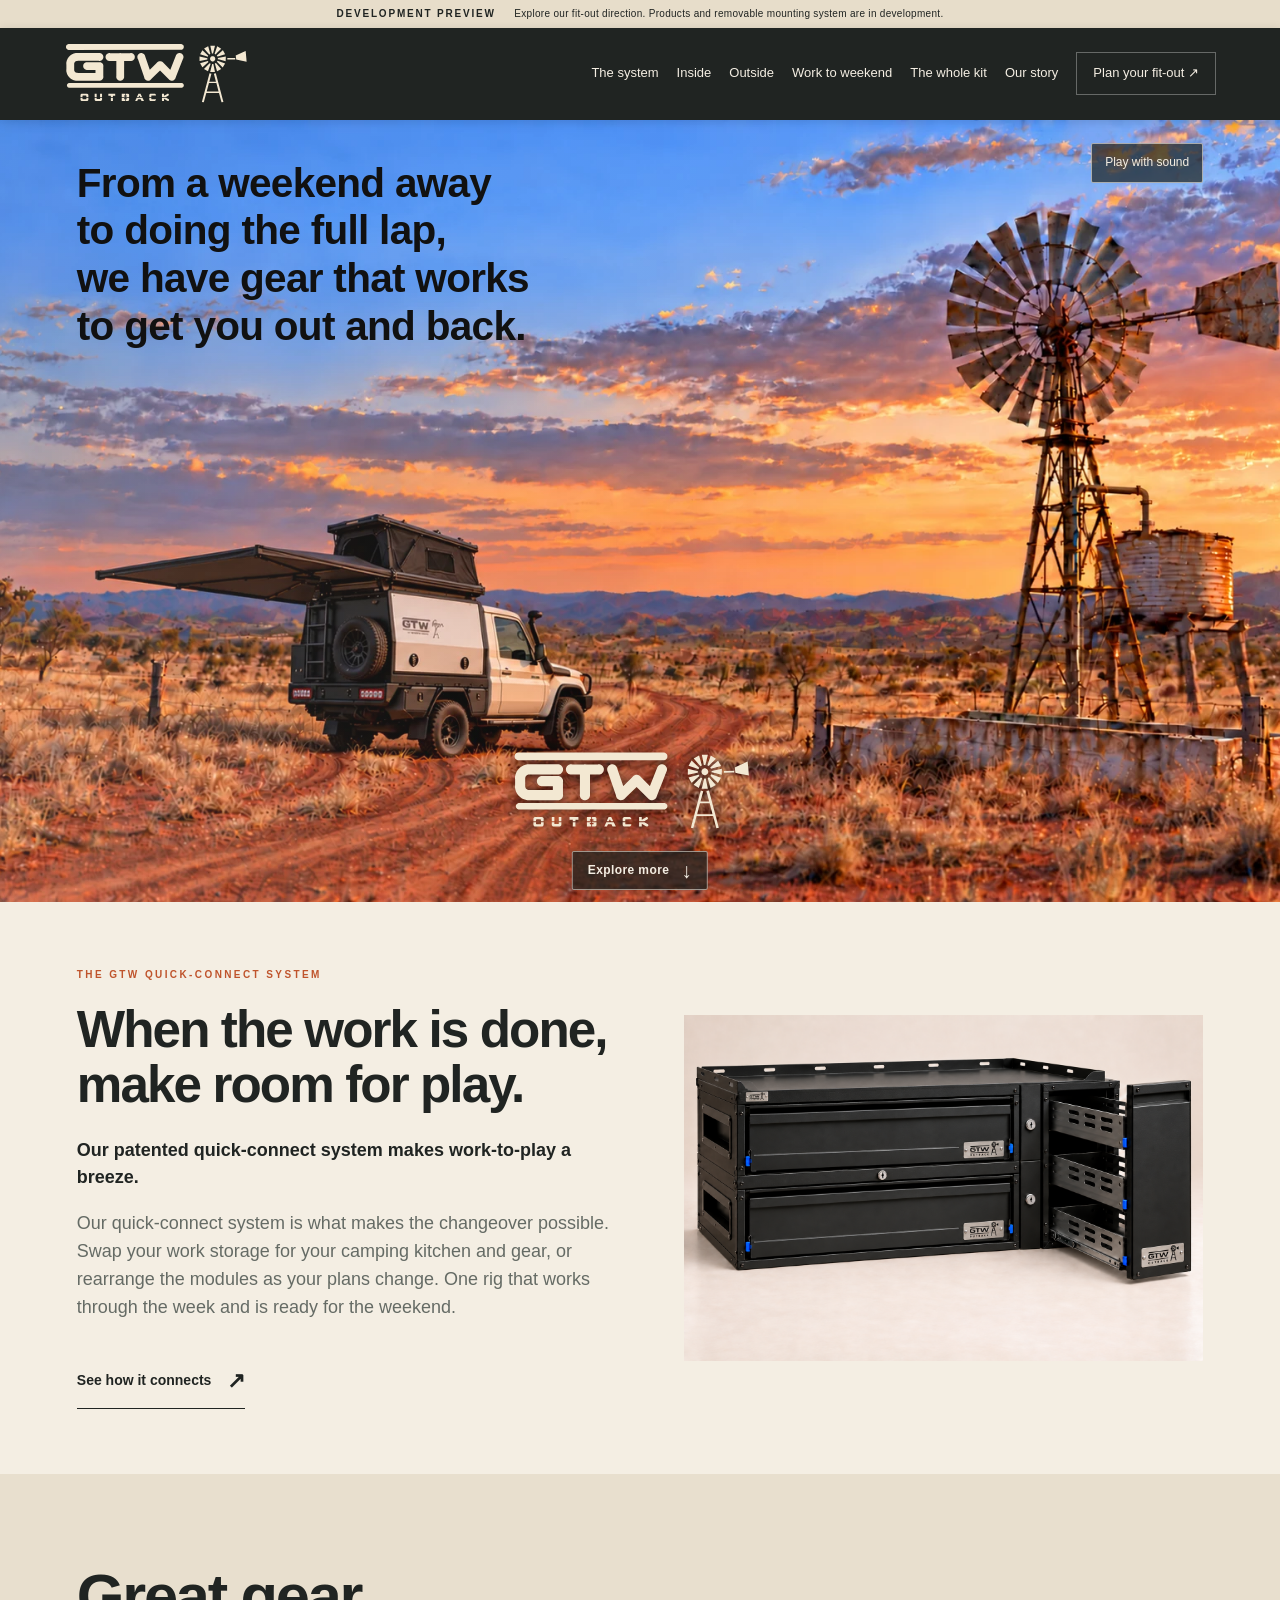
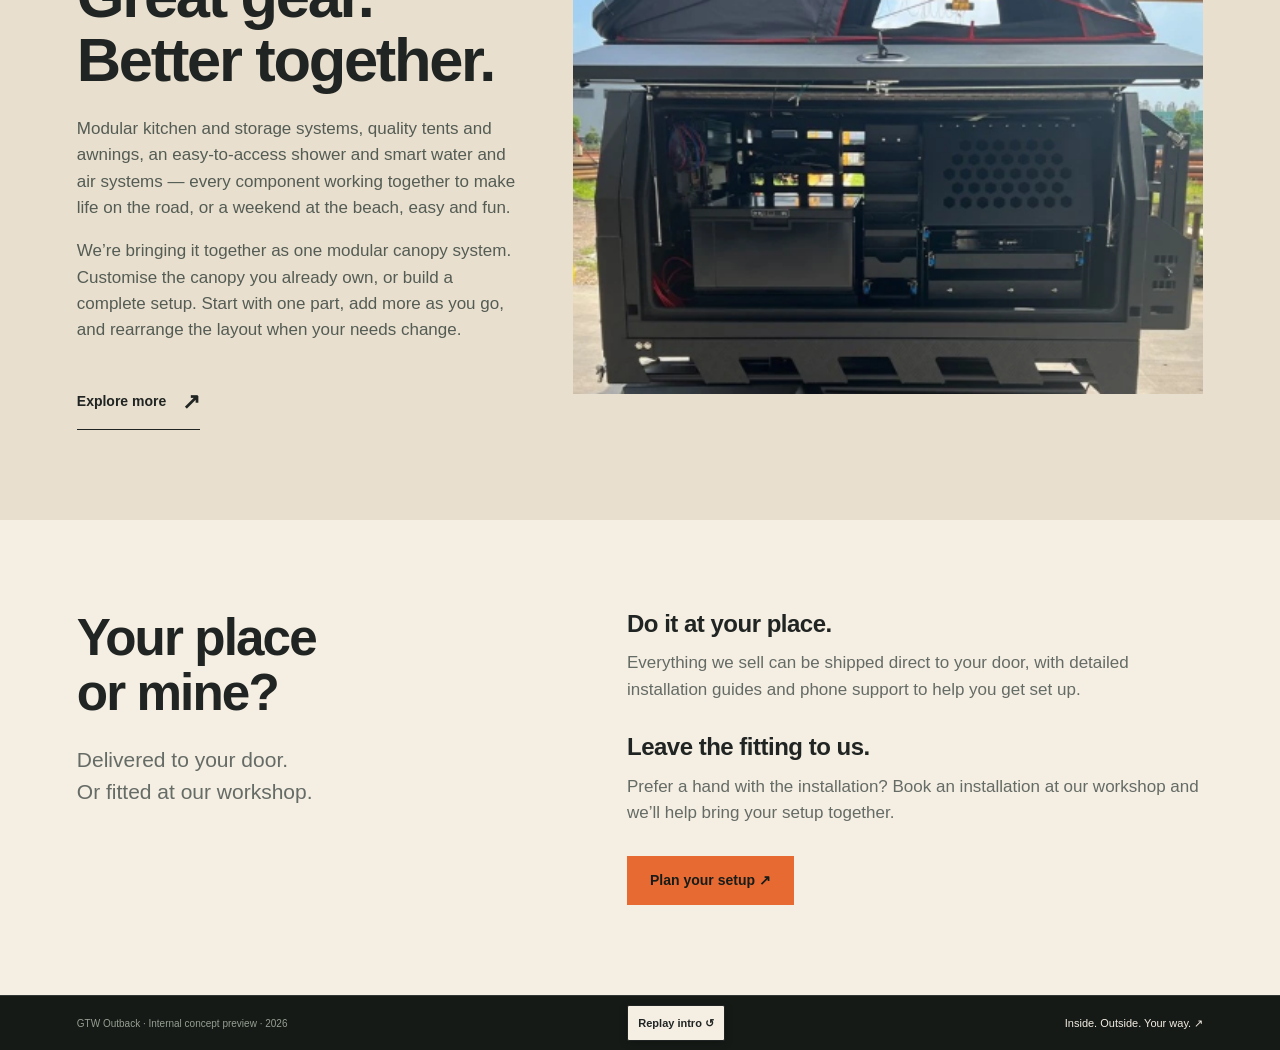
==== commit 2af7c863: "Stage weekend-to-full-lap hero and animate GTW initials" ====
--- a/index.html
+++ b/index.html
@@ -1,4 +1,4 @@
-<!doctype html><html lang="en-AU"><head><meta charset="UTF-8"><meta name="viewport" content="width=device-width,initial-scale=1"><meta name="description" content="A coordinated canopy system inside and out. Storage, rooftop tents, ladders, awnings and shower boxes for work and weekends away."><title>Camping. Touring. Gear That Works. | GTW Outback</title><link rel="stylesheet" href="style.css?v=20261028-local-centre-slide-v2"></head><body class="landing-page fitout-home"><div class="trial-bar">DEVELOPMENT PREVIEW <span>Explore our fit-out direction. Products and removable mounting system are in development.</span></div>
+<!doctype html><html lang="en-AU"><head><meta charset="UTF-8"><meta name="viewport" content="width=device-width,initial-scale=1"><meta name="description" content="A coordinated canopy system inside and out. Storage, rooftop tents, ladders, awnings and shower boxes for work and weekends away."><title>From a weekend away to doing the full lap, we have gear that works to get you out and back. | GTW Outback</title><link rel="stylesheet" href="style.css?v=20261028-weekend-lap-v1"></head><body class="landing-page fitout-home"><div class="trial-bar">DEVELOPMENT PREVIEW <span>Explore our fit-out direction. Products and removable mounting system are in development.</span></div>
 <header><a class="brand" href="index.html" aria-label="GTW Outback home"><img src="assets/logo.svg" alt="GTW Outback"></a><button class="menu-toggle" aria-expanded="false" aria-controls="main-nav">Menu <span>☰</span></button><nav id="main-nav"><a href="system.html">The system</a><a href="interior.html">Inside</a><a href="exterior.html">Outside</a><a href="gear.html#work-weekend">Work to weekend</a><a href="packs.html">The whole kit</a><a href="our-story.html">Our story</a><a class="nav-cta" href="gear.html#your-way">Plan your fit-out ↗</a></nav></header><main>
-<section class="hero" id="home"><div class="hero-audio-controls"><button id="hero-sound" class="hero-sound" type="button" aria-pressed="true" hidden>Sound on</button></div><div class="hero-inner"><h1 class="staggered-headline" aria-label="Camping. Touring. Gear That Works."><span>Camping</span><span>Touring</span><span>Gear</span><span>That</span><span>Works</span></h1></div><div class="hero-foot"><img class="hero-closing-logo" src="assets/logo.svg" alt="GTW Outback"></div><a class="hero-scroll-cue" href="#quick-connect">Explore more <span aria-hidden="true">↓</span></a></section>
-<section id="quick-connect" class="quick-connect-intro section" aria-labelledby="quick-connect-title"><div><p class="eyebrow rust">THE GTW QUICK-CONNECT SYSTEM</p><h2 id="quick-connect-title">When the work is done, make room for play.</h2><p class="quick-connect-lead">Our patented quick-connect system makes work-to-play a breeze.</p><p>Our quick-connect system is what makes the changeover possible. Swap your work storage for your camping kitchen and gear, or rearrange the modules as your plans change. One rig that works through the week and is ready for the weekend.</p><a class="panel-explore" href="system.html">See how it connects <span aria-hidden="true">↗</span></a></div><a class="quick-connect-image" href="system.html" aria-label="See the quick-connect system"><img src="assets/interlock-drawer-pantry-v5.png" alt="GTW drawer and pantry module connection concept" loading="lazy"></a></section><section id="great-gear" class="system-spotlight section" aria-labelledby="system-feature-title"><div class="system-spotlight-copy"><h2 id="system-feature-title">Great gear.<br>Better together.</h2><p>Modular kitchen and storage systems, quality tents and awnings, an easy-to-access shower and smart water and air systems — every component working together to make life on the road, or a weekend at the beach, easy and fun.</p><p>We’re bringing it together as one modular canopy system. Customise the canopy you already own, or build a complete setup. Start with one part, add more as you go, and rearrange the layout when your needs change.</p><a class="panel-explore" href="gear.html">Explore more <span aria-hidden="true">↗</span></a></div><a class="system-product-image" href="gear.html" aria-label="Explore the complete canopy setup"><img src="assets/kitchen-layout-photo.png" alt="Canopy fit-out with fridge, pantry shelving and drawers beneath a rooftop tent" loading="lazy"></a></section><section class="delivery-install section" aria-labelledby="delivery-title"><div><h2 id="delivery-title">Your place<br>or mine?</h2><p class="delivery-lead">Delivered to your door.<br>Or fitted at our workshop.</p></div><div class="delivery-options"><div><h3>Do it at your place.</h3><p>Everything we sell can be shipped direct to your door, with detailed installation guides and phone support to help you get set up.</p></div><div><h3>Leave the fitting to us.</h3><p>Prefer a hand with the installation? Book an installation at our workshop and we’ll help bring your setup together.</p></div><a class="button orange" href="gear.html#your-way">Plan your setup ↗</a></div></section></main><footer class="landing-footer"><small>GTW Outback · Internal concept preview · 2026</small><div class="intro-controls" hidden><button type="button" id="intro-replay">Replay intro <span aria-hidden="true">↺</span></button><button type="button" id="intro-skip" hidden>Skip intro</button></div><span id="intro-status" class="sr-only" role="status"></span><a href="gear.html">Inside. Outside. Your way. ↗</a></footer><div class="brand-reveal" aria-hidden="true"><img class="reveal-mark" src="assets/logo.svg" alt=""><span class="brand-smoke"><svg viewBox="0 0 80 150" aria-hidden="true"><path d="M40 145 C10 116 68 93 38 68 S18 25 46 5"/></svg><svg viewBox="0 0 80 150" aria-hidden="true"><path d="M40 145 C10 116 68 93 38 68 S18 25 46 5"/></svg><svg viewBox="0 0 80 150" aria-hidden="true"><path d="M40 145 C10 116 68 93 38 68 S18 25 46 5"/></svg></span><span class="branding-iron"><img src="assets/branding-iron.svg" alt=""></span></div><script src="home.js"></script><script src="hero-audio.js?v=20261028-short-kookaburra"></script><script src="brand-intro.js?v=20261028-local-centre-slide-v2"></script></body></html>
+<section class="hero" id="home"><div class="hero-audio-controls"><button id="hero-sound" class="hero-sound" type="button" aria-pressed="true" hidden>Sound on</button></div><div class="hero-inner"><h1 class="staggered-headline" aria-label="From a weekend away to doing the full lap, we have gear that works to get you out and back."><span>From a weekend away</span><span>to doing the full lap,</span><span>we have gear that works</span><span>to get you out and back.</span></h1></div><div class="hero-foot"><svg class="hero-closing-logo" xmlns="http://www.w3.org/2000/svg" viewBox="-2 -2 188 64" role="img" aria-label="GTW Outback"><path fill="#f3e8d2" fill-rule="evenodd" d="M 2.5755,0.0206 L 117.1154,0.0000 L 117.8365,0.1854 L 118.6607,0.6799 L 119.3201,1.4217 L 119.5673,1.9162 L 119.7527,2.6374 L 119.6703,3.7912 L 119.3201,4.5948 L 119.0728,4.9245 L 118.3310,5.5838 L 117.8365,5.8310 L 117.1772,5.9959 L 2.6374,6.0165 L 1.9162,5.8310 L 1.0920,5.3365 L 0.4327,4.5948 L 0.1854,4.1003 L 0.0000,3.3791 L 0.0824,2.2253 L 0.4327,1.4217 L 0.6799,1.0920 L 1.4217,0.4327 L 1.9162,0.1854 Z  M 3.0701,39.5810 L 117.6099,39.5604 L 118.4135,39.8283 L 118.6607,39.9931 L 119.4849,40.8997 L 119.7527,41.7033 L 119.7527,42.4451 L 119.4849,43.2486 L 119.3201,43.4959 L 118.4135,44.3201 L 117.6717,44.5673 L 3.1319,44.5879 L 2.3283,44.3201 L 2.0810,44.1552 L 1.2569,43.2486 L 0.9890,42.4451 L 0.9890,41.7033 L 1.2569,40.8997 L 1.4217,40.6525 L 2.3283,39.8283 Z  M 16.0446,50.5101 L 21.4286,50.4940 L 21.9911,50.7029 L 22.4411,51.0886 L 22.6982,51.5386 L 22.7786,51.8440 L 22.7625,53.8851 L 20.7375,53.8851 L 20.7214,53.0654 L 20.7214,52.7440 L 20.6411,52.5672 L 20.2714,52.2940 L 17.2500,52.2940 L 17.0732,52.3744 L 16.8000,52.7440 L 16.7839,53.8851 L 14.7589,53.8851 L 14.7429,51.8440 L 14.8232,51.5386 L 15.0804,51.0886 L 15.3375,50.8315 L 15.7875,50.5744 Z  M 29.1589,50.5101 L 31.1839,50.5101 L 31.1839,53.8851 L 29.1589,53.8851 Z  M 34.6232,50.5101 L 36.6482,50.5101 L 36.6482,53.8851 L 34.6232,53.8851 Z  M 43.0446,50.5101 L 50.0196,50.5101 L 50.0196,52.5994 L 48.7500,52.6154 L 47.7375,52.6315 L 47.7054,53.8851 L 45.6161,53.8851 L 45.5839,52.6315 L 43.0446,52.5994 Z  M 56.6732,50.5101 L 60.0482,50.5101 L 60.0482,52.2779 L 59.2286,52.2940 L 59.0518,52.3744 L 58.9714,52.5511 L 58.9714,53.1297 L 59.0518,53.3065 L 59.2286,53.3869 L 59.4857,53.3869 L 60.0482,53.4029 L 60.0482,53.8851 L 56.6732,53.8851 Z  M 60.7232,50.5101 L 63.0857,50.4940 L 63.5839,50.7029 L 63.9696,51.0886 L 64.1786,51.5869 L 64.1625,53.8851 L 63.0214,53.9011 L 60.7232,53.8851 L 60.7232,53.4029 L 61.6071,53.3869 L 61.7839,53.3065 L 61.8643,53.1297 L 61.8643,52.5511 L 61.7839,52.3744 L 61.6071,52.2940 L 60.7232,52.2779 Z  M 73.6446,50.5101 L 75.7339,50.5101 L 77.3411,53.8851 L 75.5089,53.8851 L 75.0911,53.0815 L 74.6732,52.3101 L 73.8696,53.8851 L 72.1661,53.8851 L 72.2304,53.5958 Z  M 85.9875,50.5101 L 90.0857,50.4940 L 90.3911,50.5744 L 90.8411,50.8315 L 91.2268,51.2815 L 91.4357,51.8440 L 91.4357,52.2297 L 91.3714,52.2940 L 88.5429,52.2940 L 87.0000,52.2940 L 86.8232,52.3744 L 86.7429,52.5511 L 86.7268,53.8851 L 84.7018,53.8851 L 84.6857,51.8440 L 84.7661,51.5386 L 85.0232,51.0886 L 85.2804,50.8315 L 85.7304,50.5744 Z  M 97.5589,50.5101 L 99.6482,50.5101 L 99.6643,52.5511 L 99.7286,52.6154 L 102.4125,51.0565 L 102.9589,50.6386 L 103.3286,50.4940 L 103.6500,50.4940 L 103.8911,50.5744 L 104.2768,50.8315 L 104.5500,51.3940 L 104.5339,51.7636 L 104.2125,52.3422 L 101.5929,53.9011 L 97.6071,53.9011 L 97.5429,53.8369 Z  M 14.7589,54.5601 L 16.7839,54.5601 L 16.8000,55.7654 L 16.8804,55.9422 L 17.2500,56.2154 L 20.2714,56.2154 L 20.4482,56.1351 L 20.7214,55.7654 L 20.7375,54.5601 L 22.7143,54.5440 L 22.7786,54.6083 L 22.7786,56.3440 L 22.7143,56.9226 L 22.4411,57.4208 L 22.1839,57.6779 L 21.6857,57.9511 L 21.4286,58.0154 L 16.0929,58.0154 L 15.7875,57.9351 L 15.3375,57.6779 L 15.0804,57.4208 L 14.8232,56.9708 L 14.7429,56.6654 Z  M 29.1589,54.5601 L 31.1839,54.5601 L 31.2000,55.8940 L 31.2643,55.9583 L 34.5429,55.9583 L 34.6071,55.8940 L 34.6232,54.5601 L 36.6000,54.5440 L 36.6643,54.6083 L 36.6643,56.6011 L 36.5839,56.9708 L 36.3268,57.4208 L 35.8768,57.8065 L 35.3143,58.0154 L 30.4929,58.0154 L 30.2357,57.9511 L 29.7375,57.6779 L 29.4804,57.4208 L 29.2071,56.9226 L 29.1429,56.6654 Z  M 45.6161,54.5601 L 47.7054,54.5601 L 47.7054,57.9994 L 45.6161,57.9994 Z  M 56.6732,54.5601 L 60.0482,54.5601 L 60.0482,55.1065 L 59.2286,55.1226 L 59.0518,55.2029 L 58.9714,55.3797 L 58.9714,55.9583 L 59.0518,56.1351 L 59.2286,56.2154 L 60.0482,56.2315 L 60.0643,56.9226 L 60.0643,57.9511 L 60.0000,58.0154 L 56.6732,57.9994 Z  M 60.7232,54.5601 L 64.1625,54.5601 L 64.1786,56.9226 L 63.9696,57.4208 L 63.5839,57.8065 L 63.0214,58.0154 L 60.7232,57.9994 L 60.7232,56.2315 L 61.6071,56.2154 L 61.7839,56.1351 L 61.8643,55.9583 L 61.8643,55.3797 L 61.7839,55.2029 L 61.6071,55.1226 L 60.7232,55.1065 Z  M 71.8446,54.5601 L 77.6625,54.5601 L 78.4339,56.0386 L 79.3339,57.9994 L 76.7786,58.0154 L 76.5214,57.5011 L 75.9268,56.2315 L 73.2429,56.2154 L 73.0018,56.5529 L 72.3911,57.9994 L 70.3018,57.9994 Z  M 84.7018,54.5601 L 86.7268,54.5601 L 86.7429,55.9583 L 86.8232,56.1351 L 87.0000,56.2154 L 91.4196,56.2315 L 91.4357,56.6654 L 91.3554,56.9708 L 90.9696,57.5494 L 90.6482,57.8065 L 90.0857,58.0154 L 86.0357,58.0154 L 85.7304,57.9351 L 85.2804,57.6779 L 85.0232,57.4208 L 84.7500,56.9226 L 84.6857,56.6654 Z  M 97.5589,54.5601 L 101.7214,54.5440 L 104.5339,56.2315 L 104.8071,56.7940 L 104.8071,57.1154 L 104.6625,57.4851 L 104.4696,57.7422 L 103.9071,58.0154 L 103.5857,58.0154 L 102.8625,57.6458 L 99.6804,55.7172 L 99.6482,57.9994 L 97.5589,57.9994 Z  M 146.7019,1.7514 L 151.4409,1.7514 L 149.8750,8.1387 L 149.4629,9.7047 L 148.3503,9.7047 Z  M 144.4766,2.3283 L 144.6209,2.5549 L 146.7431,10.1992 L 145.7129,10.7761 L 144.2706,9.1690 L 140.3558,4.6360 Z  M 153.7074,2.3283 L 157.7871,4.7596 L 153.5838,9.0453 L 152.1003,10.6113 L 151.0701,10.0343 Z  M 138.7074,6.2843 L 144.6003,11.9712 L 144.1058,13.0014 L 142.7253,12.5275 L 136.3173,10.3640 Z  M 159.3942,6.3668 L 159.5179,6.4492 L 161.7431,10.5288 L 155.2527,12.3626 L 153.8723,12.7541 L 153.2953,11.7239 Z  M 182.5536,7.0261 L 182.6978,7.5824 L 182.6978,8.3242 L 182.7802,8.4890 L 182.7802,9.2308 L 182.8626,9.3956 L 182.8626,10.1374 L 182.9451,10.3022 L 182.9451,11.0440 L 183.0275,11.2088 L 183.0275,11.9505 L 183.1099,12.1154 L 183.1099,12.9396 L 183.1923,13.1044 L 183.1923,13.8462 L 183.2747,14.0110 L 183.5838,18.0288 L 175.2802,16.3187 L 172.9931,15.8860 L 172.4986,11.6415 Z  M 148.5975,12.3832 L 149.4835,12.3626 L 150.5343,12.7953 L 151.2761,13.5371 L 151.7088,14.6703 L 151.7088,15.4121 L 151.2761,16.5453 L 150.5343,17.2871 L 149.5453,17.6992 L 148.6593,17.7198 L 147.6085,17.2871 L 146.8668,16.5453 L 146.4341,15.4121 L 146.4341,14.6703 L 146.8668,13.5371 L 147.6085,12.7953 Z  M 135.7404,12.6305 L 143.6937,14.6085 L 143.6937,15.7212 L 142.3132,15.9890 L 135.7404,17.3695 Z  M 162.3613,12.7129 L 162.4231,12.7747 L 162.4231,15.0000 L 162.3407,15.1648 L 162.3201,17.4519 L 156.0151,15.8860 L 154.3668,15.4739 L 154.3668,14.3613 Z  M 164.0096,14.3613 L 171.9835,14.3407 L 172.0659,14.4231 L 172.0453,15.7212 L 164.0714,15.7418 L 163.9890,15.6593 Z  M 154.0371,17.0810 L 161.7431,19.7184 L 160.0330,22.6648 L 159.4354,23.7157 L 159.3118,23.7981 L 153.4602,18.1113 Z  M 144.1470,17.3283 L 144.2706,17.4107 L 144.7651,18.3585 L 139.0783,23.3860 L 138.6250,23.7157 L 138.0275,22.6648 L 136.3173,19.5536 Z  M 152.3063,19.3063 L 152.6772,19.6360 L 157.7047,25.4052 L 155.5824,26.6209 L 153.5426,27.7541 L 151.2967,19.9451 Z  M 145.9602,19.4712 L 147.0110,20.1099 L 144.3530,27.7541 L 142.4574,26.6415 L 140.2734,25.3228 Z  M 148.5975,20.3777 L 149.7926,20.3777 L 151.3791,28.1868 L 151.2967,28.3516 L 149.4011,28.3516 L 146.6813,28.3516 L 146.5989,28.2692 Z  M 145.8777,29.7734 L 147.8352,30.3297 L 145.8571,37.5824 L 145.6923,38.2418 L 145.7747,38.3242 L 152.4299,38.3036 L 150.3077,30.3297 L 152.2239,29.7734 L 152.3475,29.9382 L 160.0124,58.8255 L 158.0755,59.3201 L 157.5604,57.3626 L 155.5824,49.9451 L 155.4794,49.8008 L 142.7253,49.7802 L 142.5604,49.9451 L 140.0673,59.3201 L 138.1305,58.8255 Z  M 145.3626,39.7253 L 145.1978,40.0549 L 143.2198,47.4725 L 143.0755,48.3585 L 152.7802,48.3791 L 155.0055,48.3791 L 155.0879,48.2967 L 152.8420,39.7459 Z"/><path class="closing-initial closing-g" fill="#f3e8d2" fill-rule="evenodd" d="M 9.9931,9.2514 L 34.4505,9.2308 L 35.2541,9.4162 L 35.9959,9.7459 L 36.5728,10.1580 L 37.0673,10.6525 L 37.4794,11.2294 L 37.8091,11.9712 L 37.9945,12.7747 L 37.9945,13.6813 L 37.8091,14.4849 L 37.3146,15.4739 L 36.5728,16.2981 L 35.9959,16.7102 L 35.1923,17.0604 L 34.4505,17.2253 L 33.5440,17.2253 L 33.3791,17.1429 L 11.8681,17.1429 L 11.7033,17.2253 L 10.8791,17.2253 L 9.8283,17.5755 L 9.5810,17.7404 L 8.6745,18.7294 L 8.3242,19.8626 L 8.3242,26.7033 L 8.6745,27.8365 L 8.8393,28.0838 L 9.8283,28.9904 L 10.8791,29.3407 L 11.7033,29.3407 L 11.8681,29.4231 L 29.9794,29.4025 L 29.9794,26.3942 L 22.0879,26.3736 L 21.9231,26.4560 L 21.0165,26.4560 L 20.2747,26.2912 L 19.2239,25.7761 L 18.3997,25.0343 L 17.9876,24.4574 L 17.6580,23.7157 L 17.4725,22.5824 L 17.4725,22.0055 L 17.6580,21.2019 L 17.9876,20.4602 L 18.3997,19.8832 L 18.8942,19.3887 L 19.4712,18.9766 L 20.2129,18.6470 L 21.0165,18.4615 L 34.4505,18.4615 L 35.2541,18.6470 L 35.9959,18.9766 L 36.5728,19.3887 L 37.0673,19.8832 L 37.4794,20.4602 L 37.8091,21.2019 L 37.9945,22.0055 L 37.9945,22.9121 L 37.9121,23.0769 L 37.9121,32.7198 L 37.9945,32.8846 L 37.9945,33.7912 L 37.8091,34.5948 L 37.4794,35.3365 L 37.0673,35.9135 L 36.5728,36.4080 L 35.9959,36.8201 L 35.2541,37.1497 L 34.4505,37.3352 L 10.0549,37.3352 L 7.9121,36.8407 L 6.7788,36.4080 L 5.7898,35.9135 L 4.3063,34.8420 L 2.8228,33.3585 L 1.7514,31.8750 L 1.0920,30.4739 L 0.6593,29.0934 L 0.3297,27.6099 L 0.3297,25.9615 L 0.4121,25.7967 L 0.4121,20.7692 L 0.3297,20.6044 L 0.3297,18.9560 L 0.4121,18.5440 L 0.8448,16.7514 L 1.7514,14.6909 L 2.8228,13.2074 L 4.3063,11.7239 L 5.7898,10.6525 L 6.7788,10.1580 L 7.9121,9.7253 Z "/><path class="closing-initial closing-t" fill="#f3e8d2" fill-rule="evenodd" d="M 43.7019,9.2514 L 44.6703,9.2308 L 44.8352,9.3132 L 54.4780,9.3132 L 54.6429,9.2308 L 55.5495,9.2308 L 55.7143,9.3132 L 65.3571,9.3132 L 65.5220,9.2308 L 66.4286,9.2308 L 67.2321,9.4162 L 67.9739,9.7459 L 68.5508,10.1580 L 69.2926,10.9821 L 69.7871,11.9712 L 69.9725,12.7747 L 69.8901,14.0934 L 69.6223,14.8970 L 69.2926,15.4739 L 68.5508,16.2981 L 67.9739,16.7102 L 67.2321,17.0398 L 66.4286,17.2253 L 59.1140,17.2459 L 59.0934,29.8352 L 59.0934,33.7912 L 59.0110,34.2033 L 58.5783,35.3365 L 58.1662,35.9135 L 57.6717,36.4080 L 57.0948,36.8201 L 56.2912,37.1703 L 55.5495,37.3352 L 54.6429,37.3352 L 53.8393,37.1497 L 53.0975,36.8201 L 52.5206,36.4080 L 52.0261,35.9135 L 51.4492,35.0069 L 51.0989,33.7912 L 51.0989,32.8846 L 51.1813,32.7198 L 51.1813,17.3077 L 51.0989,17.2253 L 43.7637,17.2253 L 42.9602,17.0398 L 42.2184,16.7102 L 41.6415,16.2981 L 41.1470,15.8036 L 40.5701,14.8970 L 40.2198,13.6813 L 40.2198,12.7747 L 40.4052,11.9712 L 40.8997,10.9821 L 41.6415,10.1580 L 42.5481,9.5810 Z "/><path class="closing-initial closing-w" fill="#f3e8d2" fill-rule="evenodd" d="M 76.0096,9.2514 L 76.9780,9.2308 L 78.1937,9.5810 L 79.1003,10.1580 L 79.5948,10.6525 L 80.0069,11.2294 L 80.3365,11.9712 L 80.6250,13.0838 L 84.9931,25.7761 L 85.2198,26.1264 L 91.3805,20.1717 L 93.0701,18.3997 L 93.6470,17.9876 L 94.4505,17.6374 L 95.1923,17.4725 L 96.0989,17.4725 L 97.3146,17.8228 L 98.2212,18.3997 L 105.9272,26.1882 L 106.0508,26.1882 L 111.9437,11.2294 L 112.3558,10.6525 L 112.8503,10.1580 L 113.4272,9.7459 L 114.1690,9.4162 L 114.9725,9.2308 L 115.8791,9.2308 L 116.6209,9.3956 L 117.4245,9.7459 L 118.0014,10.1580 L 118.4959,10.6525 L 118.9080,11.2294 L 119.2376,11.9712 L 119.4231,12.7747 L 119.4231,13.6813 L 119.2376,14.4849 L 118.7843,15.4327 L 116.1470,22.1909 L 111.7788,33.2349 L 111.1607,35.0069 L 110.5838,35.9135 L 110.0893,36.4080 L 109.1827,36.9849 L 107.9670,37.3352 L 107.0604,37.3352 L 106.2569,37.1497 L 105.2679,36.6552 L 95.6044,27.0330 L 87.7129,34.6360 L 86.0234,36.4080 L 85.1168,36.9849 L 84.3132,37.2527 L 82.9945,37.3352 L 82.2527,37.1703 L 81.4492,36.8201 L 80.8723,36.4080 L 80.3777,35.9135 L 79.8008,35.0069 L 79.6154,34.5330 L 79.4505,33.6264 L 78.5234,30.9272 L 73.3310,15.8448 L 72.8777,14.8970 L 72.6099,14.0934 L 72.5275,12.7747 L 72.7129,11.9712 L 73.2074,10.9821 L 73.9492,10.1580 L 74.5261,9.7459 L 75.3297,9.3956 Z "/></svg></div><a class="hero-scroll-cue" href="#quick-connect">Explore more <span aria-hidden="true">↓</span></a></section>
+<section id="quick-connect" class="quick-connect-intro section" aria-labelledby="quick-connect-title"><div><p class="eyebrow rust">THE GTW QUICK-CONNECT SYSTEM</p><h2 id="quick-connect-title">When the work is done, make room for play.</h2><p class="quick-connect-lead">Our patented quick-connect system makes work-to-play a breeze.</p><p>Our quick-connect system is what makes the changeover possible. Swap your work storage for your camping kitchen and gear, or rearrange the modules as your plans change. One rig that works through the week and is ready for the weekend.</p><a class="panel-explore" href="system.html">See how it connects <span aria-hidden="true">↗</span></a></div><a class="quick-connect-image" href="system.html" aria-label="See the quick-connect system"><img src="assets/interlock-drawer-pantry-v5.png" alt="GTW drawer and pantry module connection concept" loading="lazy"></a></section><section id="great-gear" class="system-spotlight section" aria-labelledby="system-feature-title"><div class="system-spotlight-copy"><h2 id="system-feature-title">Great gear.<br>Better together.</h2><p>Modular kitchen and storage systems, quality tents and awnings, an easy-to-access shower and smart water and air systems — every component working together to make life on the road, or a weekend at the beach, easy and fun.</p><p>We’re bringing it together as one modular canopy system. Customise the canopy you already own, or build a complete setup. Start with one part, add more as you go, and rearrange the layout when your needs change.</p><a class="panel-explore" href="gear.html">Explore more <span aria-hidden="true">↗</span></a></div><a class="system-product-image" href="gear.html" aria-label="Explore the complete canopy setup"><img src="assets/kitchen-layout-photo.png" alt="Canopy fit-out with fridge, pantry shelving and drawers beneath a rooftop tent" loading="lazy"></a></section><section class="delivery-install section" aria-labelledby="delivery-title"><div><h2 id="delivery-title">Your place<br>or mine?</h2><p class="delivery-lead">Delivered to your door.<br>Or fitted at our workshop.</p></div><div class="delivery-options"><div><h3>Do it at your place.</h3><p>Everything we sell can be shipped direct to your door, with detailed installation guides and phone support to help you get set up.</p></div><div><h3>Leave the fitting to us.</h3><p>Prefer a hand with the installation? Book an installation at our workshop and we’ll help bring your setup together.</p></div><a class="button orange" href="gear.html#your-way">Plan your setup ↗</a></div></section></main><footer class="landing-footer"><small>GTW Outback · Internal concept preview · 2026</small><div class="intro-controls" hidden><button type="button" id="intro-replay">Replay intro <span aria-hidden="true">↺</span></button><button type="button" id="intro-skip" hidden>Skip intro</button></div><span id="intro-status" class="sr-only" role="status"></span><a href="gear.html">Inside. Outside. Your way. ↗</a></footer><div class="brand-reveal" aria-hidden="true"><img class="reveal-mark" src="assets/logo.svg" alt=""><span class="brand-smoke"><svg viewBox="0 0 80 150" aria-hidden="true"><path d="M40 145 C10 116 68 93 38 68 S18 25 46 5"/></svg><svg viewBox="0 0 80 150" aria-hidden="true"><path d="M40 145 C10 116 68 93 38 68 S18 25 46 5"/></svg><svg viewBox="0 0 80 150" aria-hidden="true"><path d="M40 145 C10 116 68 93 38 68 S18 25 46 5"/></svg></span><span class="branding-iron"><img src="assets/branding-iron.svg" alt=""></span></div><script src="home.js"></script><script src="hero-audio.js?v=20261028-short-kookaburra"></script><script src="brand-intro.js?v=20261028-weekend-lap-v1"></script></body></html>
--- a/style.css
+++ b/style.css
@@ -209,3 +209,20 @@
 .intro-playing.closing-brand .brand>img{animation:none;opacity:1}
 @media(max-width:700px){.fitout-home .hero-inner{padding-top:40px}.fitout-home .hero h1{font-size:clamp(27px,min(8.3vw,5.6svh),50px)}}
 @media(prefers-reduced-motion:reduce){.campaign-playing .staggered-headline>span{animation:none;opacity:1;transform:none}.campaign-playing .hero-closing-logo{opacity:1;animation:none}}
+
+/* Weekend-to-full-lap story: four readable stages, then the original mark. */
+.fitout-home .hero h1.staggered-headline{font-size:clamp(24px,min(3.5vw,4.5svh),46px);line-height:1.18;letter-spacing:-.7px;max-width:850px}
+.staggered-headline>span:nth-child(n){margin-left:0;width:max-content;max-width:100%;white-space:nowrap}
+.campaign-playing .staggered-headline>span:nth-child(1){animation-delay:.2s}
+.campaign-playing .staggered-headline>span:nth-child(2){animation-delay:1.6s}
+.campaign-playing .staggered-headline>span:nth-child(3){animation-delay:3s}
+.campaign-playing .staggered-headline>span:nth-child(4){animation-delay:4.4s}
+.hero-closing-logo{display:block;overflow:visible}
+.campaign-playing.closing-initials .hero-closing-logo{opacity:1}
+.closing-initial{transform-box:fill-box;transform-origin:center}
+.closing-initials .closing-initial{animation:closing-letter-brand .65s ease-out both}
+.closing-initials .closing-t{animation-delay:.45s}
+.closing-initials .closing-w{animation-delay:.9s}
+@keyframes closing-letter-brand{0%{opacity:0;transform:translateY(12px) scale(1.15)}40%{opacity:1;filter:drop-shadow(0 0 3px #b96132)}100%{opacity:1;transform:none;filter:none}}
+@media(max-width:700px){.fitout-home .hero h1.staggered-headline{font-size:clamp(18px,5.2vw,33px);line-height:1.3;letter-spacing:-.35px}.hero-closing-logo{margin-left:0}}
+@media(prefers-reduced-motion:reduce){.closing-initials .closing-initial{animation:none!important;opacity:1;transform:none}}
